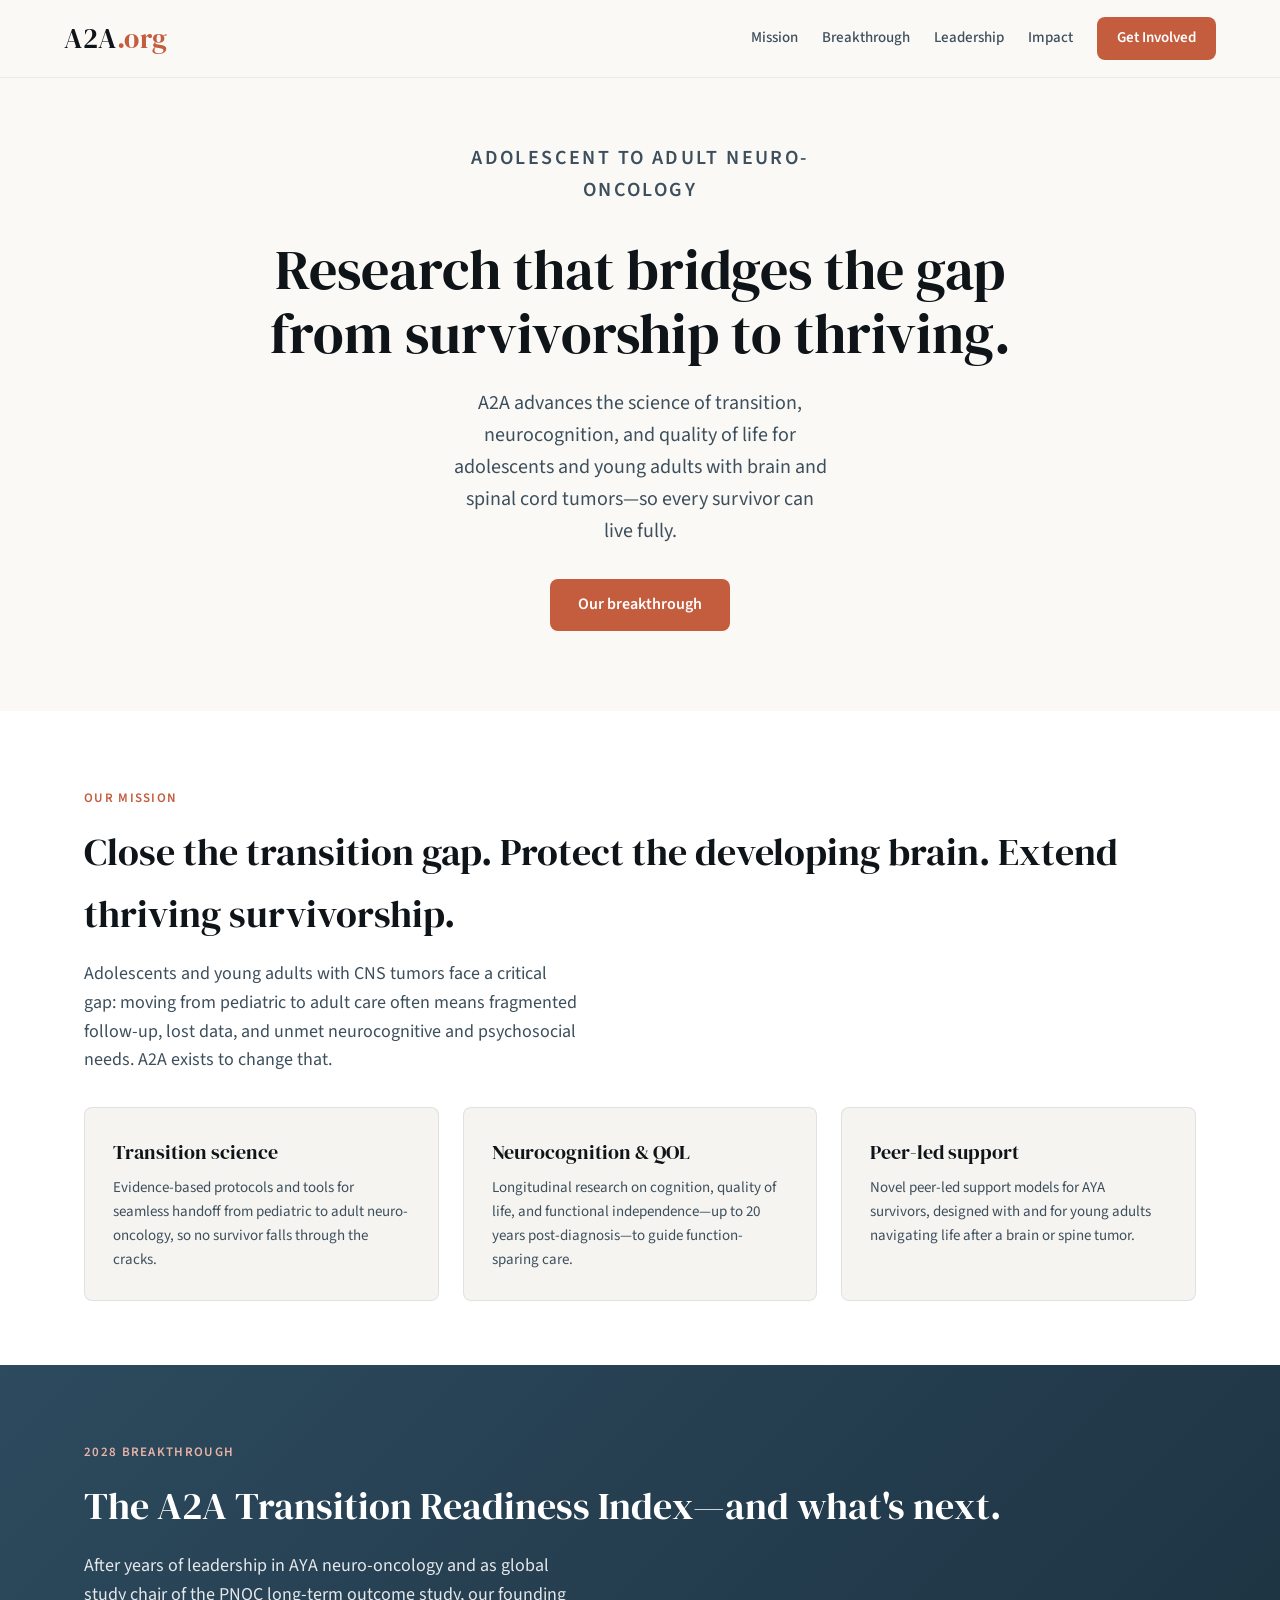
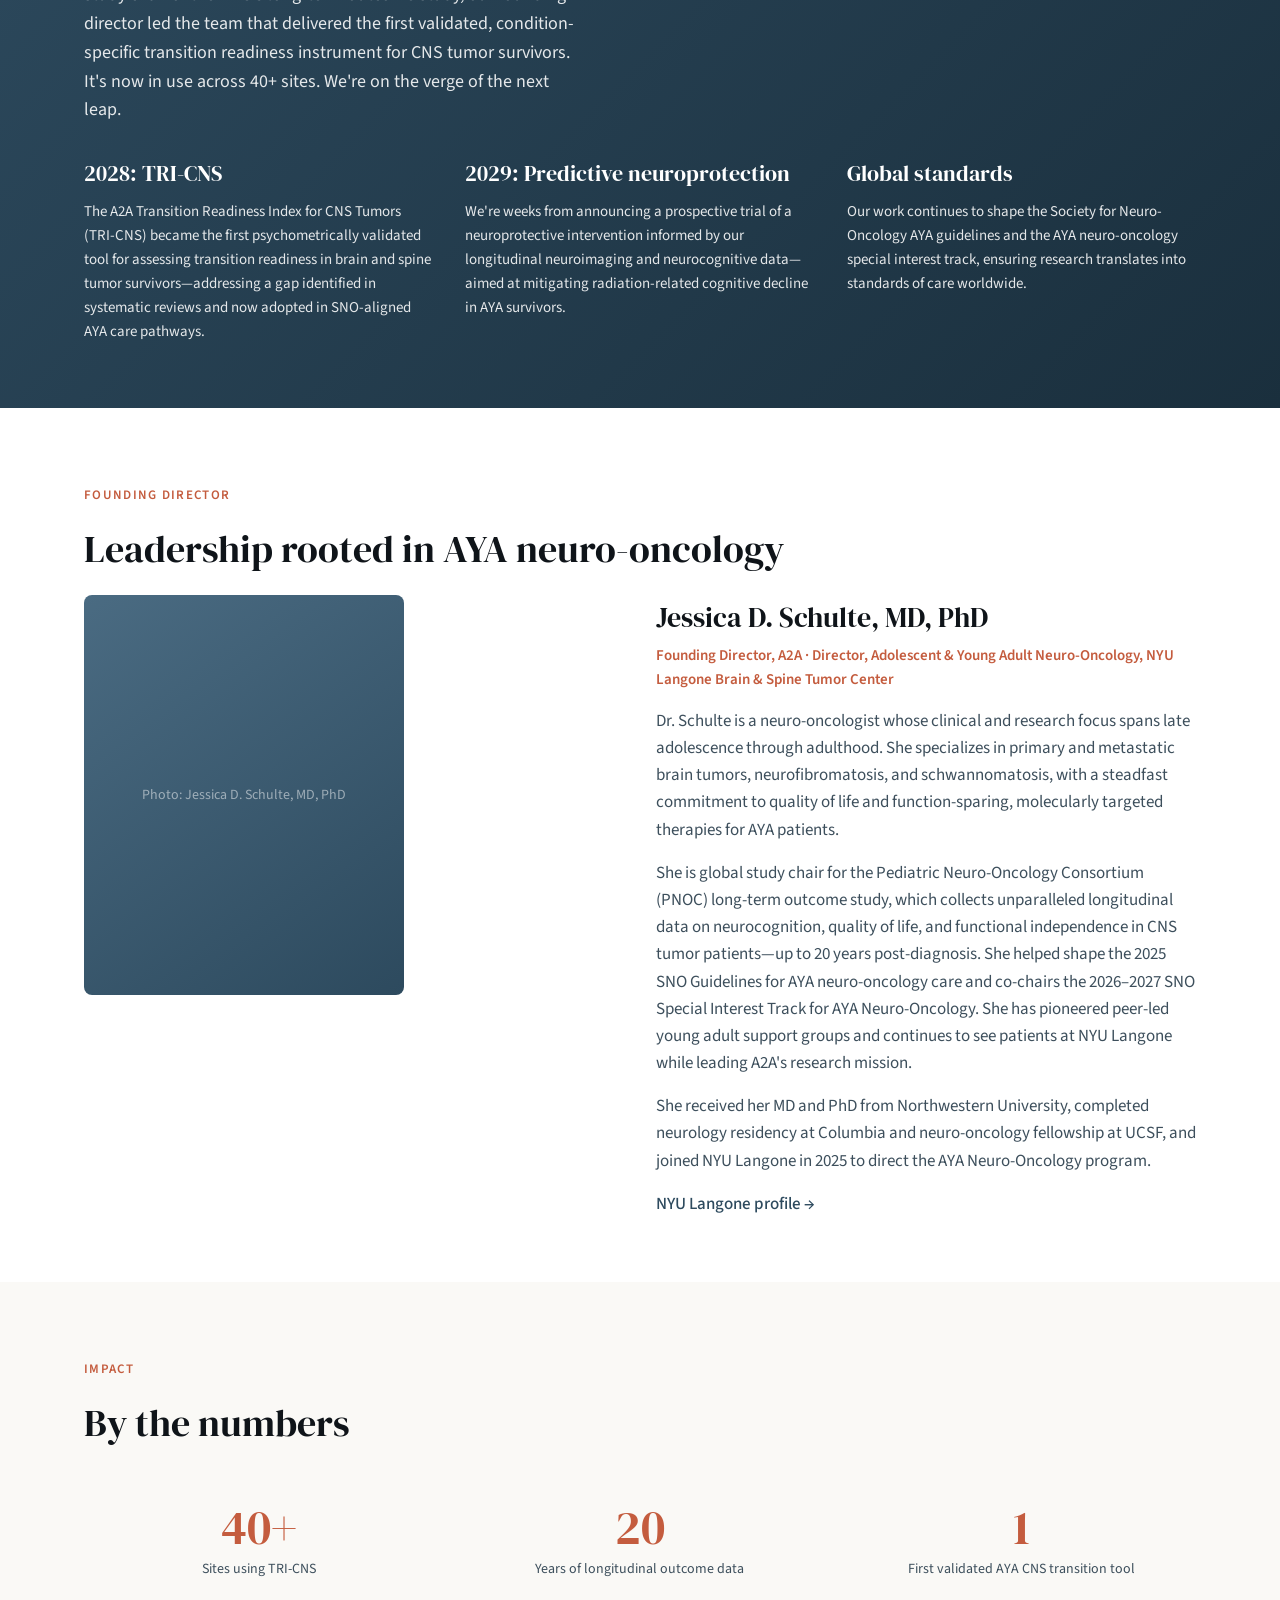
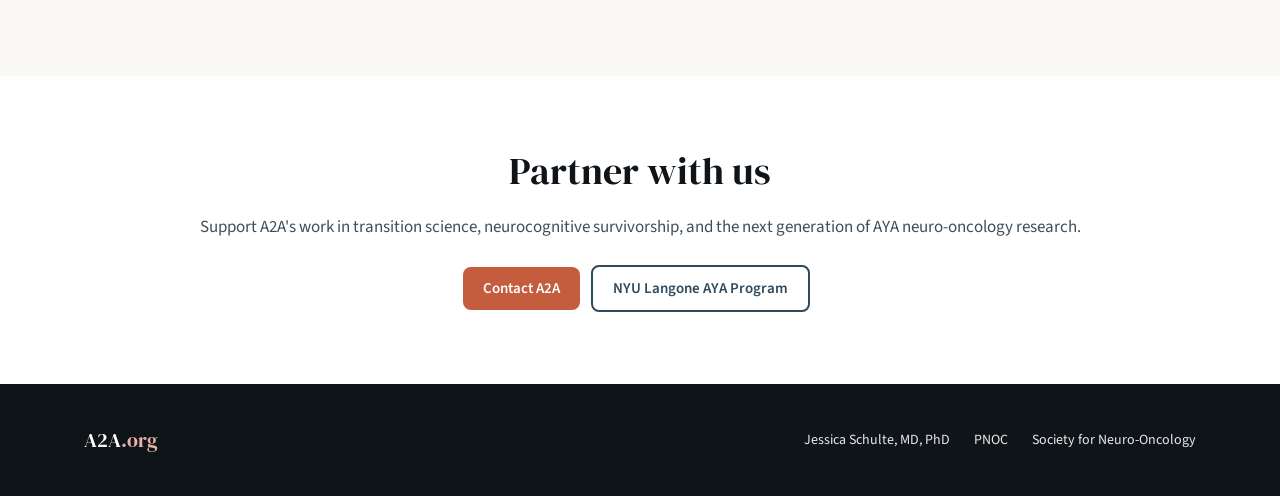
==== index.html @ 9b4b04e7 "Move project to A2A.org folder (root level) Made-with: Cursor" ====
<!DOCTYPE html>
<html lang="en">
<head>
  <meta charset="UTF-8" />
  <meta name="viewport" content="width=device-width, initial-scale=1.0" />
  <title>A2A — Adolescent to Adult Neuro-Oncology Research</title>
  <meta name="description" content="A2A.org advances research and survivorship for adolescents and young adults with brain and spinal cord tumors. Founded by Dr. Jessica Schulte, NYU Langone." />
  <link rel="preconnect" href="https://fonts.googleapis.com" />
  <link rel="preconnect" href="https://fonts.gstatic.com" crossorigin />
  <link href="https://fonts.googleapis.com/css2?family=DM+Serif+Display&family=Source+Sans+3:ital,wght@0,400;0,500;0,600;0,700;1,400&display=swap" rel="stylesheet" />
  <style>
    :root {
      --ink: #0f1419;
      --ink-muted: #3d4f5c;
      --paper: #faf9f6;
      --accent: #c45c3e;
      --accent-soft: #e8b4a8;
      --sky: #2d4a5e;
      --sky-light: #4a6b82;
      --white: #fff;
      --radius: 8px;
      --space: 1.25rem;
      --font-display: 'DM Serif Display', Georgia, serif;
      --font-body: 'Source Sans 3', system-ui, sans-serif;
    }

    *, *::before, *::after { box-sizing: border-box; }
    html { scroll-behavior: smooth; }
    body {
      margin: 0;
      font-family: var(--font-body);
      font-size: 1.0625rem;
      line-height: 1.6;
      color: var(--ink);
      background: var(--paper);
    }

    .skip-link {
      position: absolute;
      top: -100px;
      left: var(--space);
      padding: 0.75rem 1rem;
      background: var(--ink);
      color: var(--white);
      text-decoration: none;
      border-radius: var(--radius);
      z-index: 100;
      transition: top 0.2s;
    }
    .skip-link:focus { top: var(--space); }

    .wrapper { max-width: 72rem; margin: 0 auto; padding: 0 var(--space); }

    /* Header */
    header {
      position: sticky;
      top: 0;
      z-index: 50;
      background: rgba(250, 249, 246, 0.95);
      backdrop-filter: blur(8px);
      border-bottom: 1px solid rgba(45, 74, 94, 0.08);
    }
    .header-inner {
      display: flex;
      align-items: center;
      justify-content: space-between;
      padding: 1rem 0;
      gap: 1rem;
    }
    .logo {
      font-family: var(--font-display);
      font-size: 1.75rem;
      font-weight: 400;
      color: var(--ink);
      text-decoration: none;
      letter-spacing: 0.02em;
    }
    .logo span { color: var(--accent); }
    nav { display: flex; gap: 1.5rem; align-items: center; flex-wrap: wrap; }
    nav a {
      color: var(--ink-muted);
      text-decoration: none;
      font-weight: 500;
      font-size: 0.9375rem;
    }
    nav a:hover { color: var(--accent); }
    .btn {
      display: inline-block;
      padding: 0.6rem 1.25rem;
      background: var(--accent);
      color: var(--white);
      text-decoration: none;
      border-radius: var(--radius);
      font-weight: 600;
      font-size: 0.9375rem;
      border: none;
      cursor: pointer;
      transition: background 0.2s, transform 0.15s;
    }
    .btn:hover { background: #a84d32; transform: translateY(-1px); }
    .btn-outline {
      background: transparent;
      color: var(--sky);
      border: 2px solid var(--sky);
    }
    .btn-outline:hover { background: var(--sky); color: var(--white); }

    /* Hero */
    .hero {
      padding: 4rem 0 5rem;
      text-align: center;
    }
    .hero .wrapper { max-width: 52rem; }
    .hero-tag {
      display: inline-block;
      font-size: 0.8125rem;
      font-weight: 600;
      text-transform: uppercase;
      letter-spacing: 0.12em;
      color: var(--accent);
      margin-bottom: 1rem;
    }
    .hero h1 {
      font-family: var(--font-display);
      font-size: clamp(2.25rem, 5vw, 3.5rem);
      font-weight: 400;
      line-height: 1.15;
      margin: 0 0 1.25rem;
      color: var(--ink);
    }
    .hero p {
      font-size: 1.25rem;
      color: var(--ink-muted);
      margin: 0 0 2rem;
      max-width: 38ch;
      margin-left: auto;
      margin-right: auto;
    }
    .hero .btn { padding: 0.85rem 1.75rem; font-size: 1rem; }

    /* Section blocks */
    section { padding: 4rem 0; }
    section:nth-child(even) { background: var(--white); }
    .section-label {
      font-size: 0.8125rem;
      font-weight: 600;
      text-transform: uppercase;
      letter-spacing: 0.1em;
      color: var(--accent);
      margin-bottom: 0.75rem;
    }
    .section-title {
      font-family: var(--font-display);
      font-size: clamp(1.75rem, 3vw, 2.5rem);
      font-weight: 400;
      margin: 0 0 1rem;
      color: var(--ink);
    }
    .section-intro {
      font-size: 1.125rem;
      color: var(--ink-muted);
      max-width: 55ch;
      margin: 0 0 2rem;
    }

    /* Mission */
    .mission-cards {
      display: grid;
      grid-template-columns: repeat(auto-fit, minmax(260px, 1fr));
      gap: 1.5rem;
      margin-top: 2rem;
    }
    .mission-card {
      padding: 1.75rem;
      background: var(--paper);
      border-radius: var(--radius);
      border: 1px solid rgba(45, 74, 94, 0.1);
    }
    section:nth-child(even) .mission-card { background: #f5f4f1; }
    .mission-card h3 {
      font-family: var(--font-display);
      font-size: 1.25rem;
      font-weight: 400;
      margin: 0 0 0.5rem;
      color: var(--ink);
    }
    .mission-card p { margin: 0; color: var(--ink-muted); font-size: 0.9375rem; }

    /* Breakthrough */
    .breakthrough {
      background: linear-gradient(135deg, var(--sky) 0%, #1a2f3d 100%);
      color: var(--white);
      padding: 4rem 0;
    }
    .breakthrough .section-label { color: var(--accent-soft); }
    .breakthrough .section-title,
    .breakthrough h3 { color: var(--white); }
    .breakthrough p, .breakthrough .section-intro { color: rgba(255,255,255,0.88); }
    .breakthrough-grid {
      display: grid;
      grid-template-columns: repeat(auto-fit, minmax(280px, 1fr));
      gap: 2rem;
      margin-top: 2rem;
    }
    .breakthrough-item h3 {
      font-family: var(--font-display);
      font-size: 1.35rem;
      font-weight: 400;
      margin: 0 0 0.5rem;
    }
    .breakthrough-item p { margin: 0; font-size: 0.9375rem; }

    /* Leadership */
    .leadership {
      display: grid;
      grid-template-columns: repeat(auto-fit, minmax(300px, 1fr));
      gap: 2rem;
      align-items: start;
    }
    .leadership-photo {
      aspect-ratio: 4/5;
      max-width: 320px;
      background: linear-gradient(145deg, var(--sky-light) 0%, var(--sky) 100%);
      border-radius: var(--radius);
      display: flex;
      align-items: center;
      justify-content: center;
      color: rgba(255,255,255,0.5);
      font-size: 0.875rem;
    }
    .leadership-bio h2 {
      font-family: var(--font-display);
      font-size: 1.75rem;
      font-weight: 400;
      margin: 0 0 0.25rem;
    }
    .leadership-bio .role {
      font-size: 0.9375rem;
      color: var(--accent);
      font-weight: 600;
      margin-bottom: 1rem;
    }
    .leadership-bio p { margin: 0 0 1rem; color: var(--ink-muted); }
    .leadership-bio a {
      color: var(--sky);
      font-weight: 500;
      text-decoration: none;
    }
    .leadership-bio a:hover { text-decoration: underline; }

    /* Impact stats */
    .stats {
      display: grid;
      grid-template-columns: repeat(auto-fit, minmax(140px, 1fr));
      gap: 2rem;
      text-align: center;
      padding: 2rem 0;
    }
    .stat-value {
      font-family: var(--font-display);
      font-size: clamp(2rem, 4vw, 3rem);
      font-weight: 400;
      color: var(--accent);
      line-height: 1.1;
    }
    .stat-label { font-size: 0.875rem; color: var(--ink-muted); margin-top: 0.25rem; }

    /* CTA */
    .cta {
      text-align: center;
      padding: 4rem 0;
      background: #f0eeea;
    }
    .cta .section-title { margin-bottom: 0.75rem; }
    .cta p { margin: 0 0 1.5rem; color: var(--ink-muted); }
    .cta .btn { margin: 0 0.5rem 0.5rem 0; }

    /* Footer */
    footer {
      background: var(--ink);
      color: rgba(255,255,255,0.75);
      padding: 2.5rem 0;
      font-size: 0.875rem;
    }
    .footer-inner {
      display: flex;
      flex-wrap: wrap;
      justify-content: space-between;
      align-items: center;
      gap: 1rem;
    }
    .footer-logo {
      font-family: var(--font-display);
      font-size: 1.25rem;
      color: var(--white);
      text-decoration: none;
    }
    .footer-logo span { color: var(--accent-soft); }
    footer a { color: rgba(255,255,255,0.9); text-decoration: none; }
    footer a:hover { color: var(--white); }
    .footer-links { display: flex; gap: 1.5rem; }

    @media (max-width: 640px) {
      .hero { padding: 3rem 0 4rem; }
      section { padding: 3rem 0; }
      nav { display: none; }
    }
  </style>
</head>
<body>
  <a href="#main" class="skip-link">Skip to main content</a>
  <header>
    <div class="wrapper header-inner">
      <a href="/" class="logo">A2A<span>.org</span></a>
      <nav>
        <a href="#mission">Mission</a>
        <a href="#breakthrough">Breakthrough</a>
        <a href="#leadership">Leadership</a>
        <a href="#impact">Impact</a>
        <a href="#get-involved" class="btn">Get Involved</a>
      </nav>
    </div>
  </header>

  <main id="main">
    <section class="hero">
      <div class="wrapper">
        <p class="hero-tag">Adolescent to Adult Neuro-Oncology</p>
        <h1>Research that bridges the gap from survivorship to thriving.</h1>
        <p>A2A advances the science of transition, neurocognition, and quality of life for adolescents and young adults with brain and spinal cord tumors—so every survivor can live fully.</p>
        <a href="#breakthrough" class="btn">Our breakthrough</a>
      </div>
    </section>

    <section id="mission">
      <div class="wrapper">
        <p class="section-label">Our mission</p>
        <h2 class="section-title">Close the transition gap. Protect the developing brain. Extend thriving survivorship.</h2>
        <p class="section-intro">Adolescents and young adults with CNS tumors face a critical gap: moving from pediatric to adult care often means fragmented follow-up, lost data, and unmet neurocognitive and psychosocial needs. A2A exists to change that.</p>
        <div class="mission-cards">
          <div class="mission-card">
            <h3>Transition science</h3>
            <p>Evidence-based protocols and tools for seamless handoff from pediatric to adult neuro-oncology, so no survivor falls through the cracks.</p>
          </div>
          <div class="mission-card">
            <h3>Neurocognition & QOL</h3>
            <p>Longitudinal research on cognition, quality of life, and functional independence—up to 20 years post-diagnosis—to guide function-sparing care.</p>
          </div>
          <div class="mission-card">
            <h3>Peer-led support</h3>
            <p>Novel peer-led support models for AYA survivors, designed with and for young adults navigating life after a brain or spine tumor.</p>
          </div>
        </div>
      </div>
    </section>

    <section id="breakthrough" class="breakthrough">
      <div class="wrapper">
        <p class="section-label">2028 breakthrough</p>
        <h2 class="section-title">The A2A Transition Readiness Index—and what's next.</h2>
        <p class="section-intro">After years of leadership in AYA neuro-oncology and as global study chair of the PNOC long-term outcome study, our founding director led the team that delivered the first validated, condition-specific transition readiness instrument for CNS tumor survivors. It's now in use across 40+ sites. We're on the verge of the next leap.</p>
        <div class="breakthrough-grid">
          <div class="breakthrough-item">
            <h3>2028: TRI-CNS</h3>
            <p>The A2A Transition Readiness Index for CNS Tumors (TRI-CNS) became the first psychometrically validated tool for assessing transition readiness in brain and spine tumor survivors—addressing a gap identified in systematic reviews and now adopted in SNO-aligned AYA care pathways.</p>
          </div>
          <div class="breakthrough-item">
            <h3>2029: Predictive neuroprotection</h3>
            <p>We're weeks from announcing a prospective trial of a neuroprotective intervention informed by our longitudinal neuroimaging and neurocognitive data—aimed at mitigating radiation-related cognitive decline in AYA survivors.</p>
          </div>
          <div class="breakthrough-item">
            <h3>Global standards</h3>
            <p>Our work continues to shape the Society for Neuro-Oncology AYA guidelines and the AYA neuro-oncology special interest track, ensuring research translates into standards of care worldwide.</p>
          </div>
        </div>
      </div>
    </section>

    <section id="leadership">
      <div class="wrapper">
        <p class="section-label">Founding director</p>
        <h2 class="section-title">Leadership rooted in AYA neuro-oncology</h2>
        <div class="leadership">
          <div class="leadership-photo" aria-hidden="true">Photo: Jessica D. Schulte, MD, PhD</div>
          <div class="leadership-bio">
            <h2>Jessica D. Schulte, MD, PhD</h2>
            <p class="role">Founding Director, A2A · Director, Adolescent & Young Adult Neuro-Oncology, NYU Langone Brain & Spine Tumor Center</p>
            <p>Dr. Schulte is a neuro-oncologist whose clinical and research focus spans late adolescence through adulthood. She specializes in primary and metastatic brain tumors, neurofibromatosis, and schwannomatosis, with a steadfast commitment to quality of life and function-sparing, molecularly targeted therapies for AYA patients.</p>
            <p>She is global study chair for the Pediatric Neuro-Oncology Consortium (PNOC) long-term outcome study, which collects unparalleled longitudinal data on neurocognition, quality of life, and functional independence in CNS tumor patients—up to 20 years post-diagnosis. She helped shape the 2025 SNO Guidelines for AYA neuro-oncology care and co-chairs the 2026–2027 SNO Special Interest Track for AYA Neuro-Oncology. She has pioneered peer-led young adult support groups and continues to see patients at NYU Langone while leading A2A's research mission.</p>
            <p>She received her MD and PhD from Northwestern University, completed neurology residency at Columbia and neuro-oncology fellowship at UCSF, and joined NYU Langone in 2025 to direct the AYA Neuro-Oncology program.</p>
            <a href="https://nyulangone.org/doctors/1467870576/jessica-d-schulte" target="_blank" rel="noopener">NYU Langone profile →</a>
          </div>
        </div>
      </div>
    </section>

    <section id="impact">
      <div class="wrapper">
        <p class="section-label">Impact</p>
        <h2 class="section-title">By the numbers</h2>
        <div class="stats">
          <div>
            <div class="stat-value">40+</div>
            <div class="stat-label">Sites using TRI-CNS</div>
          </div>
          <div>
            <div class="stat-value">20</div>
            <div class="stat-label">Years of longitudinal outcome data</div>
          </div>
          <div>
            <div class="stat-value">1</div>
            <div class="stat-label">First validated AYA CNS transition tool</div>
          </div>
        </div>
      </div>
    </section>

    <section id="get-involved" class="cta">
      <div class="wrapper">
        <h2 class="section-title">Partner with us</h2>
        <p>Support A2A's work in transition science, neurocognitive survivorship, and the next generation of AYA neuro-oncology research.</p>
        <a href="mailto:info@a2a.org" class="btn">Contact A2A</a>
        <a href="https://nyulangone.org/care-services/adolescent-young-adult-cancer-program" target="_blank" rel="noopener" class="btn btn-outline">NYU Langone AYA Program</a>
      </div>
    </section>
  </main>

  <footer>
    <div class="wrapper footer-inner">
      <a href="/" class="footer-logo">A2A<span>.org</span></a>
      <div class="footer-links">
        <a href="https://nyulangone.org/doctors/1467870576/jessica-d-schulte" target="_blank" rel="noopener">Jessica Schulte, MD, PhD</a>
        <a href="https://pnoc.us/" target="_blank" rel="noopener">PNOC</a>
        <a href="https://www.soc-neuro-onc.org/" target="_blank" rel="noopener">Society for Neuro-Oncology</a>
      </div>
    </div>
  </footer>
</body>
</html>
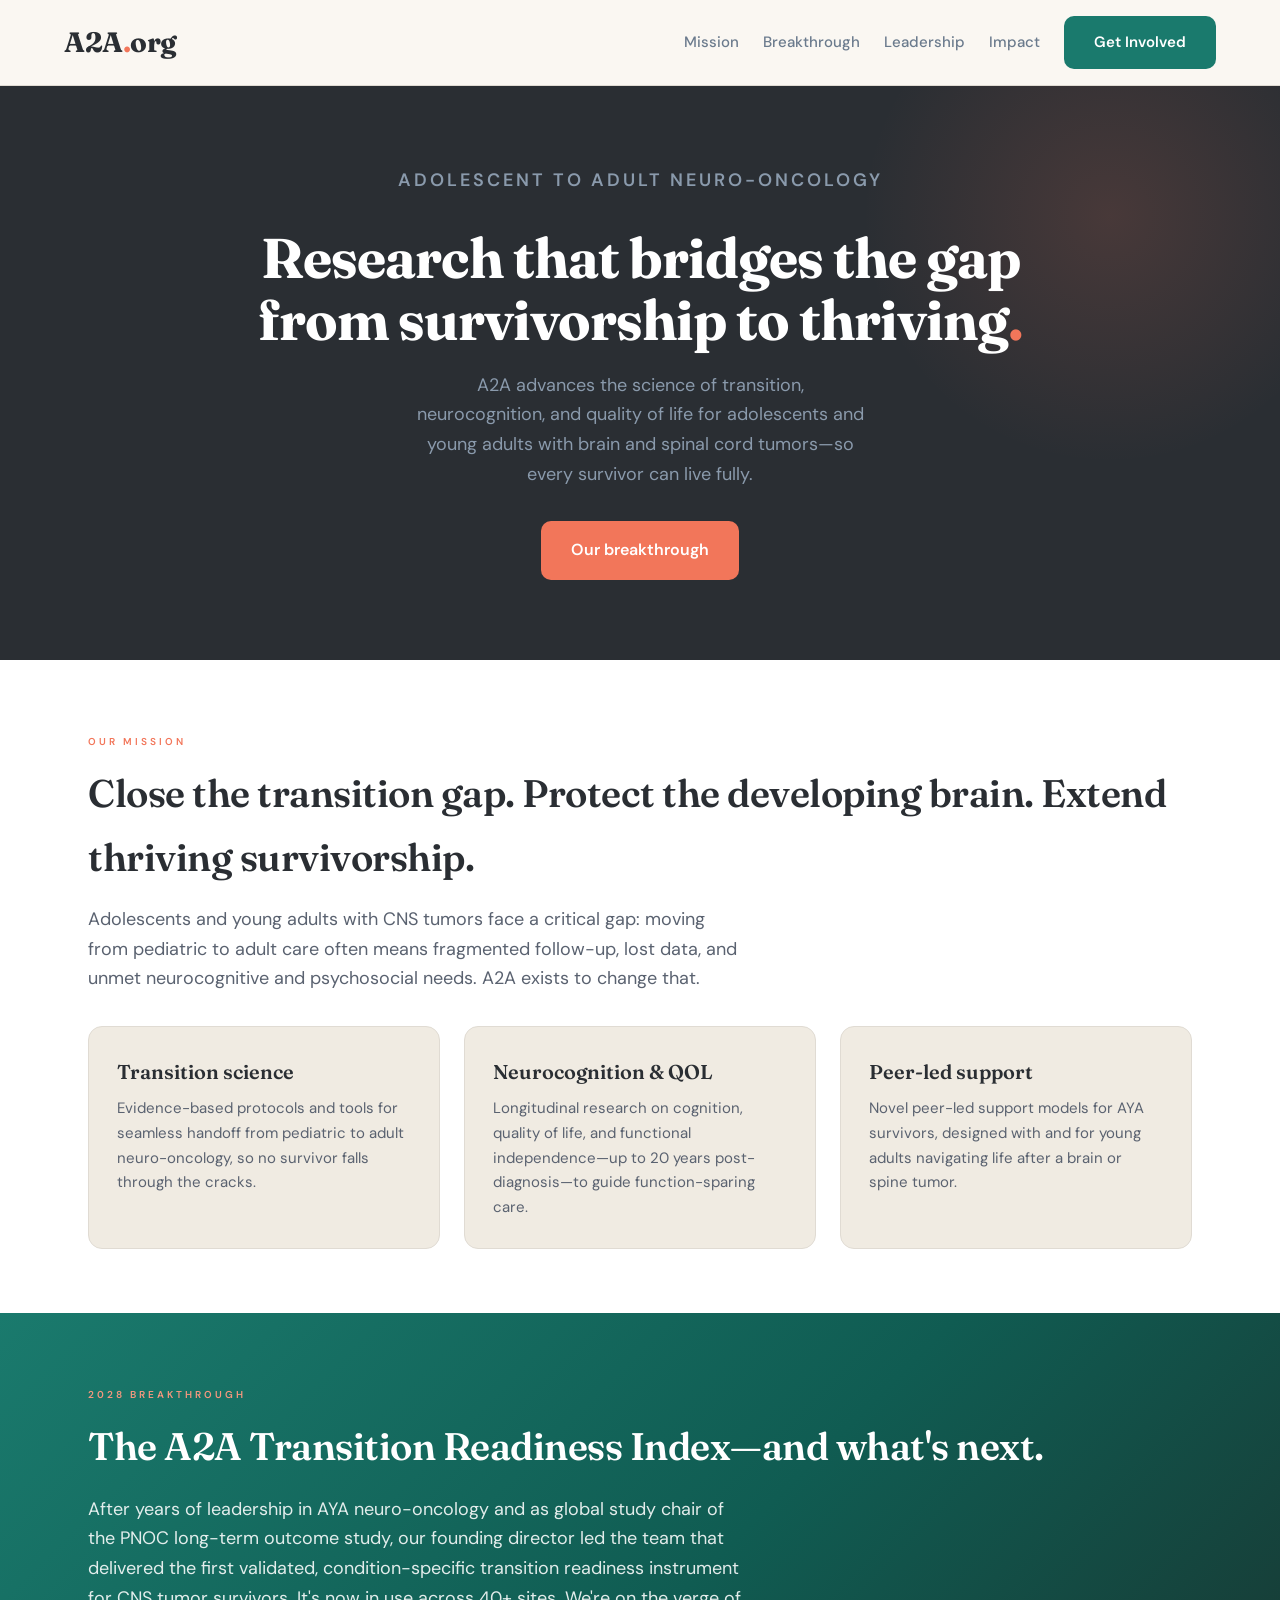
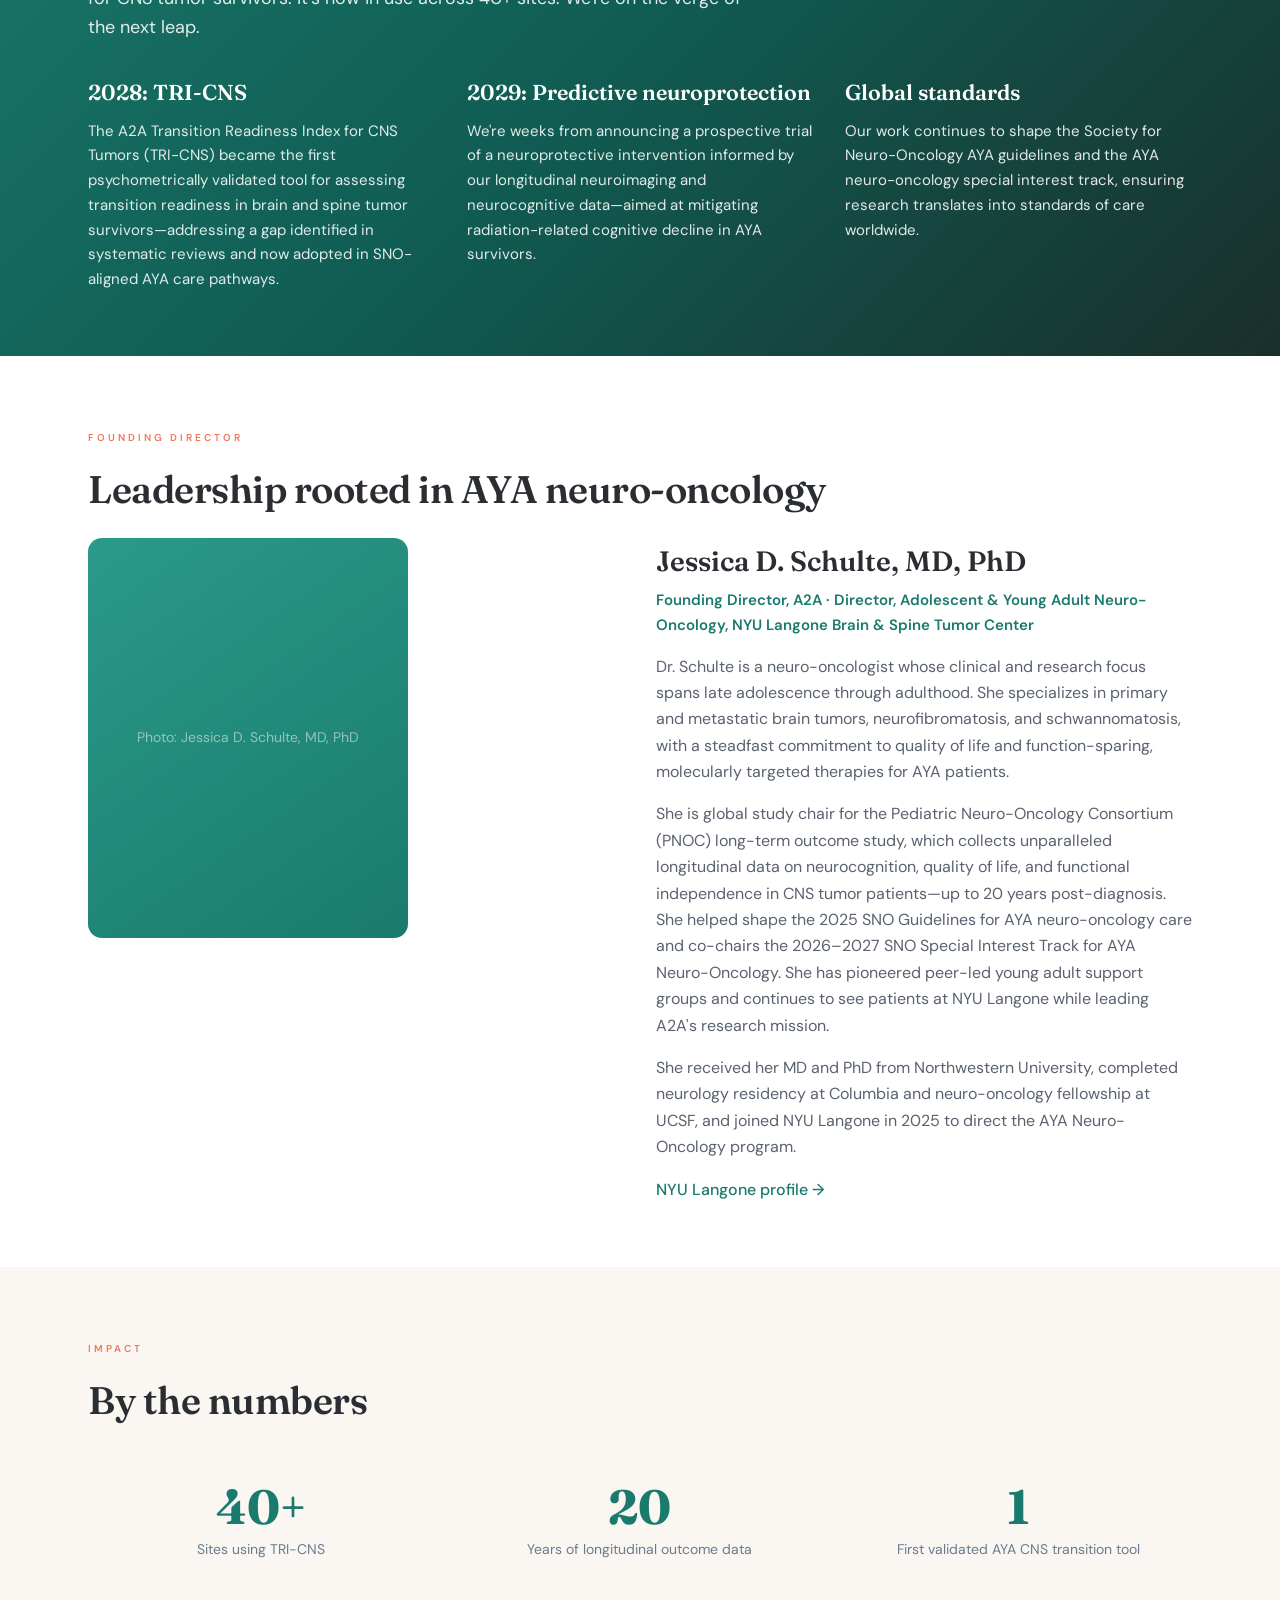
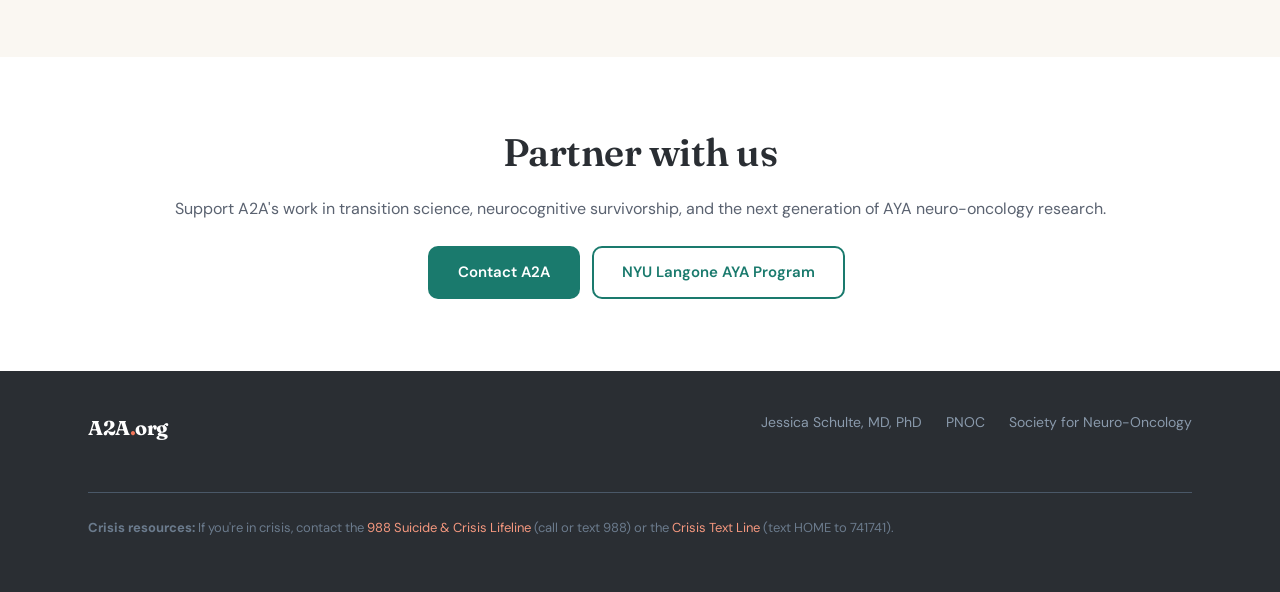
==== commit dfe21256: "Apply brand guidelines: Fraunces/DM Sans, teal/coral palette, crisis footer Made-with: Cursor" ====
--- a/index.html
+++ b/index.html
@@ -7,21 +7,36 @@
   <meta name="description" content="A2A.org advances research and survivorship for adolescents and young adults with brain and spinal cord tumors. Founded by Dr. Jessica Schulte, NYU Langone." />
   <link rel="preconnect" href="https://fonts.googleapis.com" />
   <link rel="preconnect" href="https://fonts.gstatic.com" crossorigin />
-  <link href="https://fonts.googleapis.com/css2?family=DM+Serif+Display&family=Source+Sans+3:ital,wght@0,400;0,500;0,600;0,700;1,400&display=swap" rel="stylesheet" />
+  <link href="https://fonts.googleapis.com/css2?family=DM+Sans:ital,wght@0,400;0,500;0,600;0,700;1,400&family=Fraunces:ital,opsz,wght@0,9..144,300;0,9..144,400;0,9..144,600;0,9..144,700;1,9..144,400&display=swap" rel="stylesheet" />
   <style>
+    /* A2A.org brand system — see a2a-brand-guidelines.html */
     :root {
-      --ink: #0f1419;
-      --ink-muted: #3d4f5c;
-      --paper: #faf9f6;
-      --accent: #c45c3e;
-      --accent-soft: #e8b4a8;
-      --sky: #2d4a5e;
-      --sky-light: #4a6b82;
-      --white: #fff;
-      --radius: 8px;
-      --space: 1.25rem;
-      --font-display: 'DM Serif Display', Georgia, serif;
-      --font-body: 'Source Sans 3', system-ui, sans-serif;
+      --teal: #1A7A6D;
+      --teal-dark: #105C52;
+      --teal-light: #2A9A8A;
+      --coral: #F2765A;
+      --coral-dark: #D95A3E;
+      --coral-light: #F5987F;
+      --slate: #6B7B8D;
+      --slate-light: #8A9AAC;
+      --slate-dark: #4A5868;
+      --gold: #F2C94C;
+      --cream: #FAF7F2;
+      --cream-dark: #F0EBE2;
+      --dark: #2A2E33;
+      --dark-soft: #3D434A;
+      --mid: #5A6270;
+      --light-border: #E0DBD3;
+      --white: #FFFFFF;
+      --font-display: 'Fraunces', Georgia, serif;
+      --font-body: 'DM Sans', -apple-system, sans-serif;
+      --radius-sm: 6px;
+      --radius-md: 10px;
+      --radius-lg: 14px;
+      --space-md: 16px;
+      --space-lg: 24px;
+      --space-xl: 40px;
+      --space-2xl: 64px;
     }
 
     *, *::before, *::after { box-sizing: border-box; }
@@ -29,36 +44,38 @@
     body {
       margin: 0;
       font-family: var(--font-body);
-      font-size: 1.0625rem;
-      line-height: 1.6;
-      color: var(--ink);
-      background: var(--paper);
+      font-size: 16px;
+      line-height: 1.65;
+      color: var(--dark);
+      background: var(--cream);
+      -webkit-font-smoothing: antialiased;
     }
 
     .skip-link {
       position: absolute;
       top: -100px;
-      left: var(--space);
-      padding: 0.75rem 1rem;
-      background: var(--ink);
+      left: var(--space-lg);
+      padding: 12px 16px;
+      background: var(--dark);
       color: var(--white);
       text-decoration: none;
-      border-radius: var(--radius);
+      border-radius: var(--radius-md);
       z-index: 100;
       transition: top 0.2s;
-    }
-    .skip-link:focus { top: var(--space); }
-
-    .wrapper { max-width: 72rem; margin: 0 auto; padding: 0 var(--space); }
+      font-weight: 600;
+    }
+    .skip-link:focus { top: var(--space-md); }
+
+    .wrapper { max-width: 72rem; margin: 0 auto; padding: 0 var(--space-lg); }
 
     /* Header */
     header {
       position: sticky;
       top: 0;
       z-index: 50;
-      background: rgba(250, 249, 246, 0.95);
+      background: rgba(250, 247, 242, 0.95);
       backdrop-filter: blur(8px);
-      border-bottom: 1px solid rgba(45, 74, 94, 0.08);
+      border-bottom: 1px solid var(--light-border);
     }
     .header-inner {
       display: flex;
@@ -70,129 +87,147 @@
     .logo {
       font-family: var(--font-display);
       font-size: 1.75rem;
-      font-weight: 400;
-      color: var(--ink);
-      text-decoration: none;
-      letter-spacing: 0.02em;
-    }
-    .logo span { color: var(--accent); }
+      font-weight: 700;
+      color: var(--dark);
+      text-decoration: none;
+      letter-spacing: -0.5px;
+    }
+    .logo span { color: var(--coral); }
     nav { display: flex; gap: 1.5rem; align-items: center; flex-wrap: wrap; }
     nav a {
-      color: var(--ink-muted);
+      color: var(--slate);
       text-decoration: none;
       font-weight: 500;
-      font-size: 0.9375rem;
-    }
-    nav a:hover { color: var(--accent); }
+      font-size: 15px;
+    }
+    nav a:hover { color: var(--teal); }
     .btn {
-      display: inline-block;
-      padding: 0.6rem 1.25rem;
-      background: var(--accent);
-      color: var(--white);
-      text-decoration: none;
-      border-radius: var(--radius);
-      font-weight: 600;
-      font-size: 0.9375rem;
-      border: none;
+      display: inline-flex;
+      align-items: center;
+      padding: 12px 28px;
+      border-radius: var(--radius-md);
+      font-family: var(--font-body);
+      font-size: 15px;
+      font-weight: 600;
+      text-decoration: none;
+      border: 2px solid transparent;
       cursor: pointer;
-      transition: background 0.2s, transform 0.15s;
-    }
-    .btn:hover { background: #a84d32; transform: translateY(-1px); }
+      transition: all 0.2s ease;
+    }
+    .btn-primary { background: var(--teal); color: var(--white); }
+    .btn-primary:hover { background: var(--teal-dark); }
+    .btn-secondary { background: var(--coral); color: var(--white); }
+    .btn-secondary:hover { background: var(--coral-dark); }
     .btn-outline {
       background: transparent;
-      color: var(--sky);
-      border: 2px solid var(--sky);
-    }
-    .btn-outline:hover { background: var(--sky); color: var(--white); }
-
-    /* Hero */
+      border-color: var(--teal);
+      color: var(--teal);
+    }
+    .btn-outline:hover { background: var(--teal); color: var(--white); }
+
+    /* Hero — dark per brand guidelines */
     .hero {
-      padding: 4rem 0 5rem;
+      background: var(--dark);
+      color: var(--white);
+      padding: 5rem 0 5rem;
       text-align: center;
-    }
-    .hero .wrapper { max-width: 52rem; }
+      position: relative;
+      overflow: hidden;
+    }
+    .hero::after {
+      content: '';
+      position: absolute;
+      top: -120px; right: -80px;
+      width: 500px; height: 500px;
+      border-radius: 50%;
+      background: radial-gradient(circle, rgba(242,118,90,0.15) 0%, transparent 70%);
+    }
+    .hero .wrapper { max-width: 52rem; position: relative; z-index: 1; }
     .hero-tag {
       display: inline-block;
-      font-size: 0.8125rem;
+      font-size: 10px;
       font-weight: 600;
       text-transform: uppercase;
-      letter-spacing: 0.12em;
-      color: var(--accent);
+      letter-spacing: 3px;
+      color: var(--coral);
       margin-bottom: 1rem;
     }
     .hero h1 {
       font-family: var(--font-display);
       font-size: clamp(2.25rem, 5vw, 3.5rem);
-      font-weight: 400;
-      line-height: 1.15;
+      font-weight: 700;
+      line-height: 1.1;
       margin: 0 0 1.25rem;
-      color: var(--ink);
-    }
+      color: var(--white);
+      letter-spacing: -1px;
+    }
+    .hero h1 span { color: var(--coral); }
     .hero p {
-      font-size: 1.25rem;
-      color: var(--ink-muted);
+      font-size: 1.125rem;
+      color: var(--slate-light);
       margin: 0 0 2rem;
       max-width: 38ch;
       margin-left: auto;
       margin-right: auto;
     }
-    .hero .btn { padding: 0.85rem 1.75rem; font-size: 1rem; }
+    .hero .btn { padding: 14px 28px; font-size: 1rem; min-height: 44px; }
 
     /* Section blocks */
-    section { padding: 4rem 0; }
+    section { padding: var(--space-2xl) 0; }
     section:nth-child(even) { background: var(--white); }
     .section-label {
-      font-size: 0.8125rem;
+      font-size: 10px;
       font-weight: 600;
       text-transform: uppercase;
-      letter-spacing: 0.1em;
-      color: var(--accent);
+      letter-spacing: 3px;
+      color: var(--coral);
       margin-bottom: 0.75rem;
     }
     .section-title {
       font-family: var(--font-display);
       font-size: clamp(1.75rem, 3vw, 2.5rem);
-      font-weight: 400;
+      font-weight: 600;
       margin: 0 0 1rem;
-      color: var(--ink);
+      color: var(--dark);
+      letter-spacing: -0.5px;
     }
     .section-intro {
       font-size: 1.125rem;
-      color: var(--ink-muted);
+      color: var(--mid);
       max-width: 55ch;
       margin: 0 0 2rem;
     }
 
-    /* Mission */
+    /* Mission cards — 14px radius, cream, 1px border */
     .mission-cards {
       display: grid;
       grid-template-columns: repeat(auto-fit, minmax(260px, 1fr));
-      gap: 1.5rem;
+      gap: var(--space-lg);
       margin-top: 2rem;
     }
     .mission-card {
-      padding: 1.75rem;
-      background: var(--paper);
-      border-radius: var(--radius);
-      border: 1px solid rgba(45, 74, 94, 0.1);
-    }
-    section:nth-child(even) .mission-card { background: #f5f4f1; }
+      padding: 28px;
+      background: var(--cream);
+      border-radius: var(--radius-lg);
+      border: 1px solid var(--light-border);
+    }
+    section:nth-child(even) .mission-card { background: var(--cream-dark); }
     .mission-card h3 {
       font-family: var(--font-display);
       font-size: 1.25rem;
-      font-weight: 400;
+      font-weight: 600;
       margin: 0 0 0.5rem;
-      color: var(--ink);
-    }
-    .mission-card p { margin: 0; color: var(--ink-muted); font-size: 0.9375rem; }
-
-    /* Breakthrough */
+      color: var(--dark);
+    }
+    .mission-card p { margin: 0; color: var(--mid); font-size: 15px; }
+
+    /* Breakthrough — teal/dark gradient */
     .breakthrough {
-      background: linear-gradient(135deg, var(--sky) 0%, #1a2f3d 100%);
+      background: linear-gradient(135deg, var(--teal) 0%, var(--teal-dark) 50%, #1a2f2b 100%);
       color: var(--white);
-      padding: 4rem 0;
-    }
-    .breakthrough .section-label { color: var(--accent-soft); }
+      padding: var(--space-2xl) 0;
+    }
+    .breakthrough .section-label { color: var(--coral-light); }
     .breakthrough .section-title,
     .breakthrough h3 { color: var(--white); }
     .breakthrough p, .breakthrough .section-intro { color: rgba(255,255,255,0.88); }
@@ -205,10 +240,10 @@
     .breakthrough-item h3 {
       font-family: var(--font-display);
       font-size: 1.35rem;
-      font-weight: 400;
+      font-weight: 600;
       margin: 0 0 0.5rem;
     }
-    .breakthrough-item p { margin: 0; font-size: 0.9375rem; }
+    .breakthrough-item p { margin: 0; font-size: 15px; }
 
     /* Leadership */
     .leadership {
@@ -220,8 +255,8 @@
     .leadership-photo {
       aspect-ratio: 4/5;
       max-width: 320px;
-      background: linear-gradient(145deg, var(--sky-light) 0%, var(--sky) 100%);
-      border-radius: var(--radius);
+      background: linear-gradient(145deg, var(--teal-light) 0%, var(--teal) 100%);
+      border-radius: var(--radius-lg);
       display: flex;
       align-items: center;
       justify-content: center;
@@ -231,24 +266,25 @@
     .leadership-bio h2 {
       font-family: var(--font-display);
       font-size: 1.75rem;
-      font-weight: 400;
+      font-weight: 600;
       margin: 0 0 0.25rem;
+      color: var(--dark);
     }
     .leadership-bio .role {
-      font-size: 0.9375rem;
-      color: var(--accent);
+      font-size: 15px;
+      color: var(--teal);
       font-weight: 600;
       margin-bottom: 1rem;
     }
-    .leadership-bio p { margin: 0 0 1rem; color: var(--ink-muted); }
+    .leadership-bio p { margin: 0 0 1rem; color: var(--mid); }
     .leadership-bio a {
-      color: var(--sky);
+      color: var(--teal);
       font-weight: 500;
       text-decoration: none;
     }
     .leadership-bio a:hover { text-decoration: underline; }
 
-    /* Impact stats */
+    /* Impact stats — teal primary */
     .stats {
       display: grid;
       grid-template-columns: repeat(auto-fit, minmax(140px, 1fr));
@@ -259,46 +295,57 @@
     .stat-value {
       font-family: var(--font-display);
       font-size: clamp(2rem, 4vw, 3rem);
-      font-weight: 400;
-      color: var(--accent);
+      font-weight: 700;
+      color: var(--teal);
       line-height: 1.1;
     }
-    .stat-label { font-size: 0.875rem; color: var(--ink-muted); margin-top: 0.25rem; }
-
-    /* CTA */
+    .stat-label { font-size: 0.875rem; color: var(--slate); margin-top: 0.25rem; }
+
+    /* CTA — cream-dark background */
     .cta {
       text-align: center;
-      padding: 4rem 0;
-      background: #f0eeea;
+      padding: var(--space-2xl) 0;
+      background: var(--cream-dark);
     }
     .cta .section-title { margin-bottom: 0.75rem; }
-    .cta p { margin: 0 0 1.5rem; color: var(--ink-muted); }
-    .cta .btn { margin: 0 0.5rem 0.5rem 0; }
-
-    /* Footer */
+    .cta p { margin: 0 0 1.5rem; color: var(--mid); }
+    .cta .btn { margin: 0 0.5rem 0.5rem 0; min-height: 44px; }
+
+    /* Footer — dark bg, coral period, crisis resources */
     footer {
-      background: var(--ink);
-      color: rgba(255,255,255,0.75);
+      background: var(--dark);
+      color: var(--slate-light);
       padding: 2.5rem 0;
-      font-size: 0.875rem;
+      font-size: 14px;
     }
     .footer-inner {
       display: flex;
       flex-wrap: wrap;
       justify-content: space-between;
-      align-items: center;
-      gap: 1rem;
+      align-items: flex-start;
+      gap: var(--space-lg);
     }
     .footer-logo {
       font-family: var(--font-display);
       font-size: 1.25rem;
+      font-weight: 700;
       color: var(--white);
       text-decoration: none;
-    }
-    .footer-logo span { color: var(--accent-soft); }
-    footer a { color: rgba(255,255,255,0.9); text-decoration: none; }
+      letter-spacing: -0.5px;
+    }
+    .footer-logo span { color: var(--coral); }
+    footer a { color: var(--slate-light); text-decoration: none; }
     footer a:hover { color: var(--white); }
-    .footer-links { display: flex; gap: 1.5rem; }
+    .footer-links { display: flex; gap: 1.5rem; flex-wrap: wrap; }
+    .footer-crisis {
+      width: 100%;
+      margin-top: var(--space-lg);
+      padding-top: var(--space-lg);
+      border-top: 1px solid var(--slate-dark);
+      font-size: 13px;
+      color: var(--slate);
+    }
+    .footer-crisis a { color: var(--coral-light); }
 
     @media (max-width: 640px) {
       .hero { padding: 3rem 0 4rem; }
@@ -311,13 +358,13 @@
   <a href="#main" class="skip-link">Skip to main content</a>
   <header>
     <div class="wrapper header-inner">
-      <a href="/" class="logo">A2A<span>.org</span></a>
+      <a href="/" class="logo">A2A<span>.</span>org</a>
       <nav>
         <a href="#mission">Mission</a>
         <a href="#breakthrough">Breakthrough</a>
         <a href="#leadership">Leadership</a>
         <a href="#impact">Impact</a>
-        <a href="#get-involved" class="btn">Get Involved</a>
+        <a href="#get-involved" class="btn btn-primary">Get Involved</a>
       </nav>
     </div>
   </header>
@@ -326,9 +373,9 @@
     <section class="hero">
       <div class="wrapper">
         <p class="hero-tag">Adolescent to Adult Neuro-Oncology</p>
-        <h1>Research that bridges the gap from survivorship to thriving.</h1>
+        <h1>Research that bridges the gap from survivorship to thriving<span>.</span></h1>
         <p>A2A advances the science of transition, neurocognition, and quality of life for adolescents and young adults with brain and spinal cord tumors—so every survivor can live fully.</p>
-        <a href="#breakthrough" class="btn">Our breakthrough</a>
+        <a href="#breakthrough" class="btn btn-secondary">Our breakthrough</a>
       </div>
     </section>
 
@@ -419,7 +466,7 @@
       <div class="wrapper">
         <h2 class="section-title">Partner with us</h2>
         <p>Support A2A's work in transition science, neurocognitive survivorship, and the next generation of AYA neuro-oncology research.</p>
-        <a href="mailto:info@a2a.org" class="btn">Contact A2A</a>
+        <a href="mailto:info@a2a.org" class="btn btn-primary">Contact A2A</a>
         <a href="https://nyulangone.org/care-services/adolescent-young-adult-cancer-program" target="_blank" rel="noopener" class="btn btn-outline">NYU Langone AYA Program</a>
       </div>
     </section>
@@ -427,12 +474,13 @@
 
   <footer>
     <div class="wrapper footer-inner">
-      <a href="/" class="footer-logo">A2A<span>.org</span></a>
+      <a href="/" class="footer-logo">A2A<span>.</span>org</a>
       <div class="footer-links">
         <a href="https://nyulangone.org/doctors/1467870576/jessica-d-schulte" target="_blank" rel="noopener">Jessica Schulte, MD, PhD</a>
         <a href="https://pnoc.us/" target="_blank" rel="noopener">PNOC</a>
         <a href="https://www.soc-neuro-onc.org/" target="_blank" rel="noopener">Society for Neuro-Oncology</a>
       </div>
+      <p class="footer-crisis"><strong>Crisis resources:</strong> If you're in crisis, contact the <a href="https://988lifeline.org/" target="_blank" rel="noopener">988 Suicide &amp; Crisis Lifeline</a> (call or text 988) or the <a href="https://www.crisistextline.org/" target="_blank" rel="noopener">Crisis Text Line</a> (text HOME to 741741).</p>
     </div>
   </footer>
 </body>
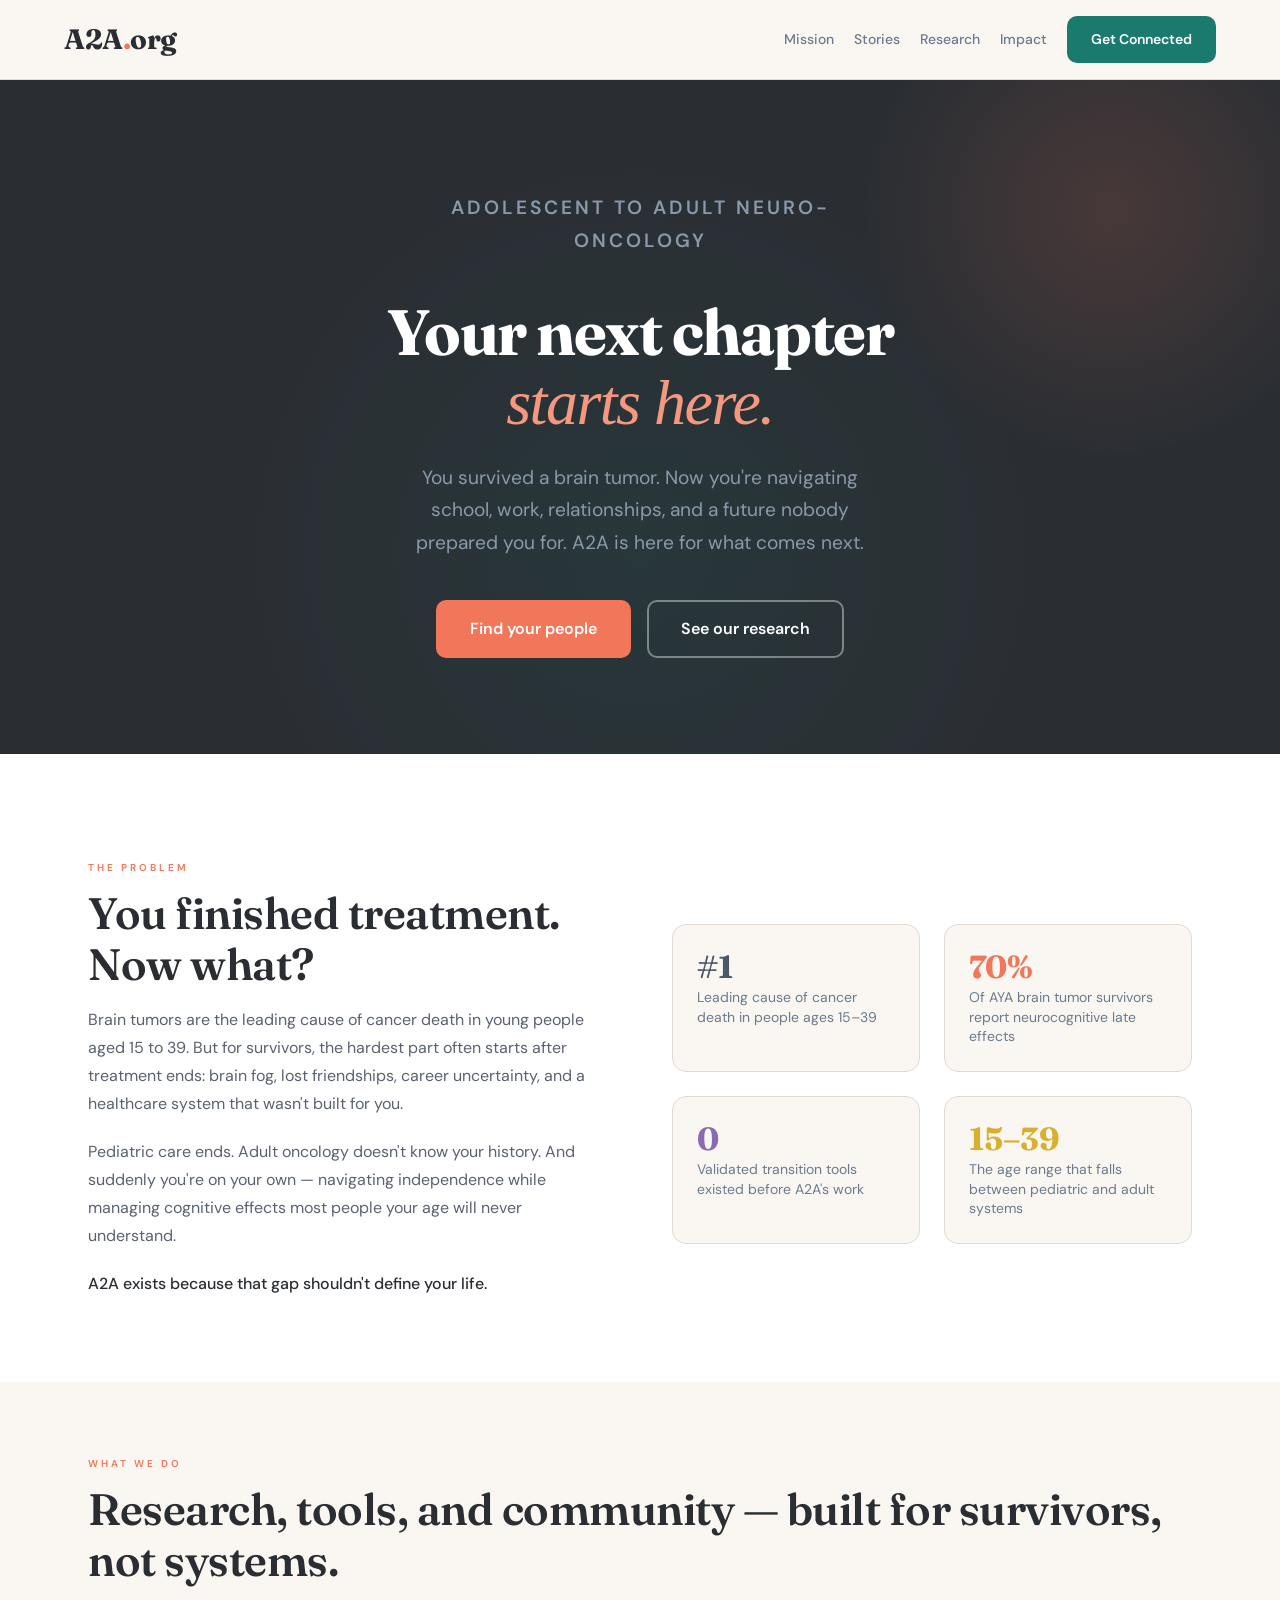
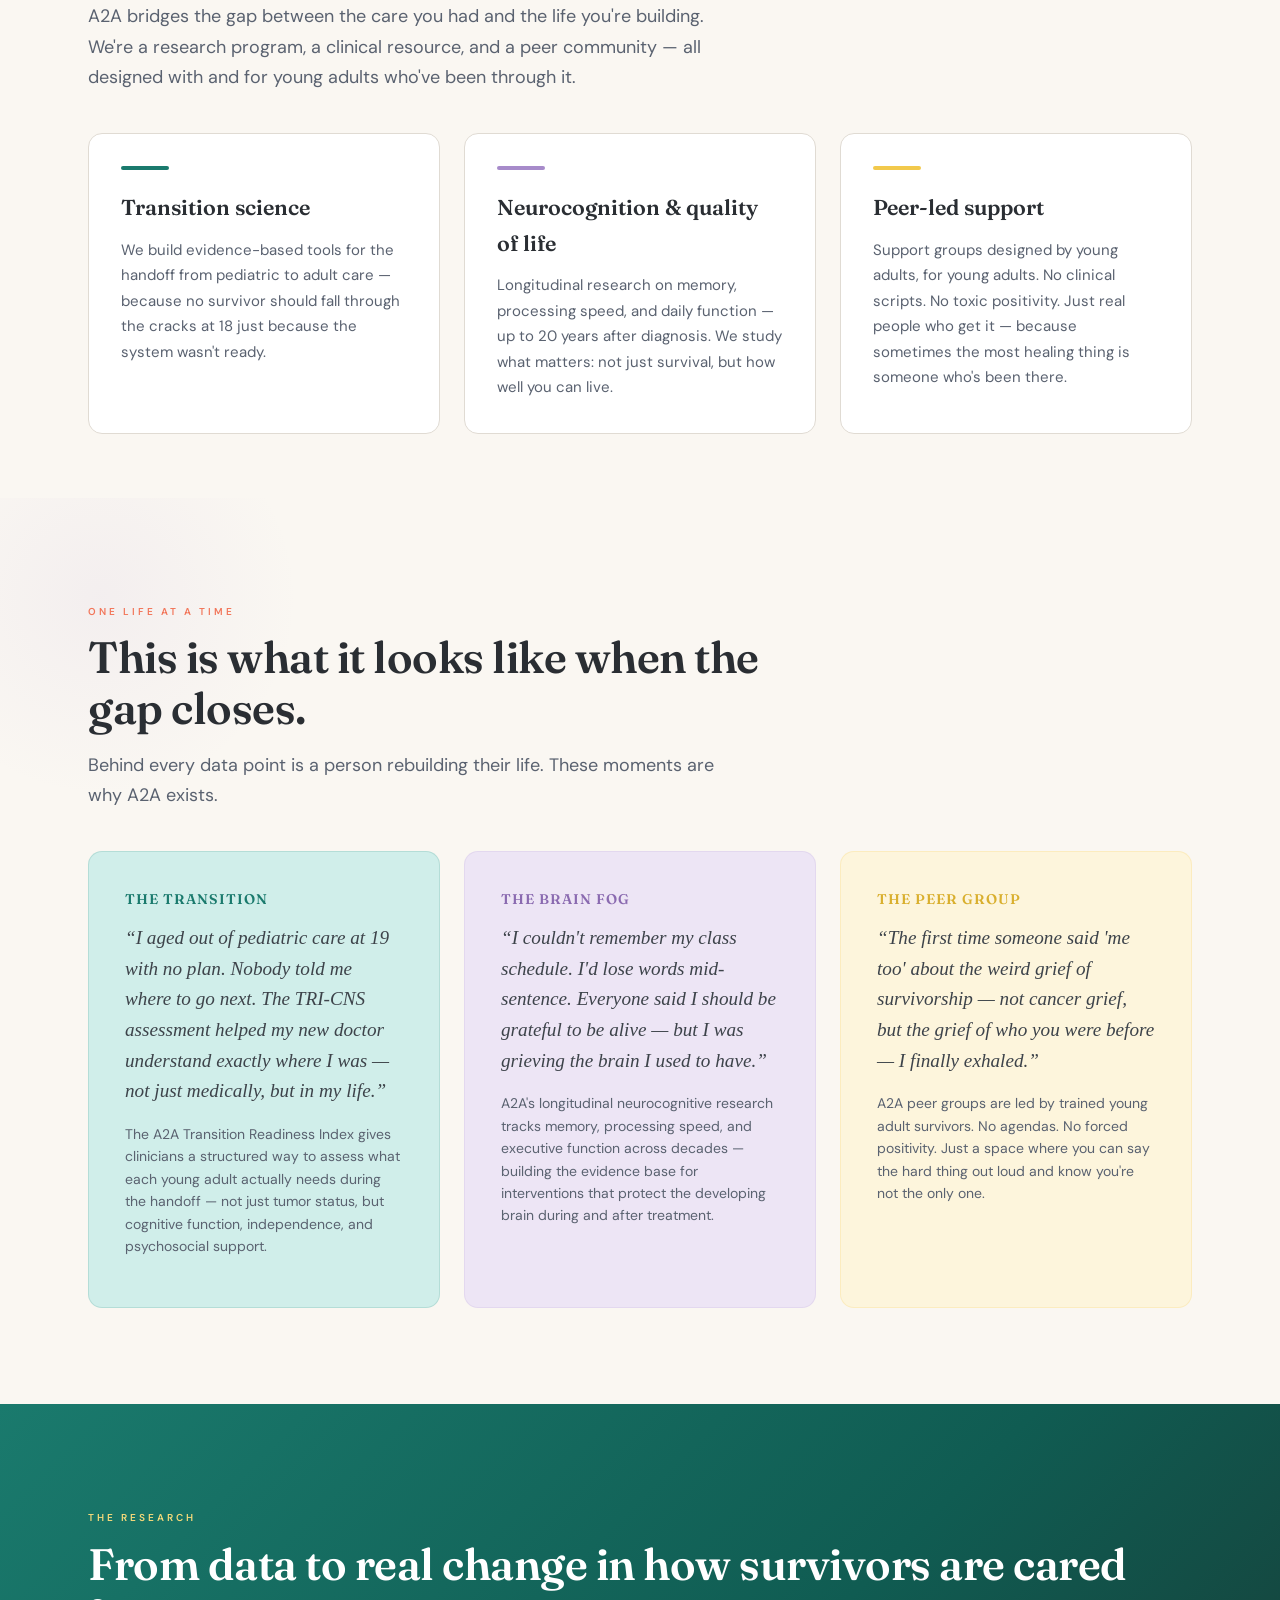
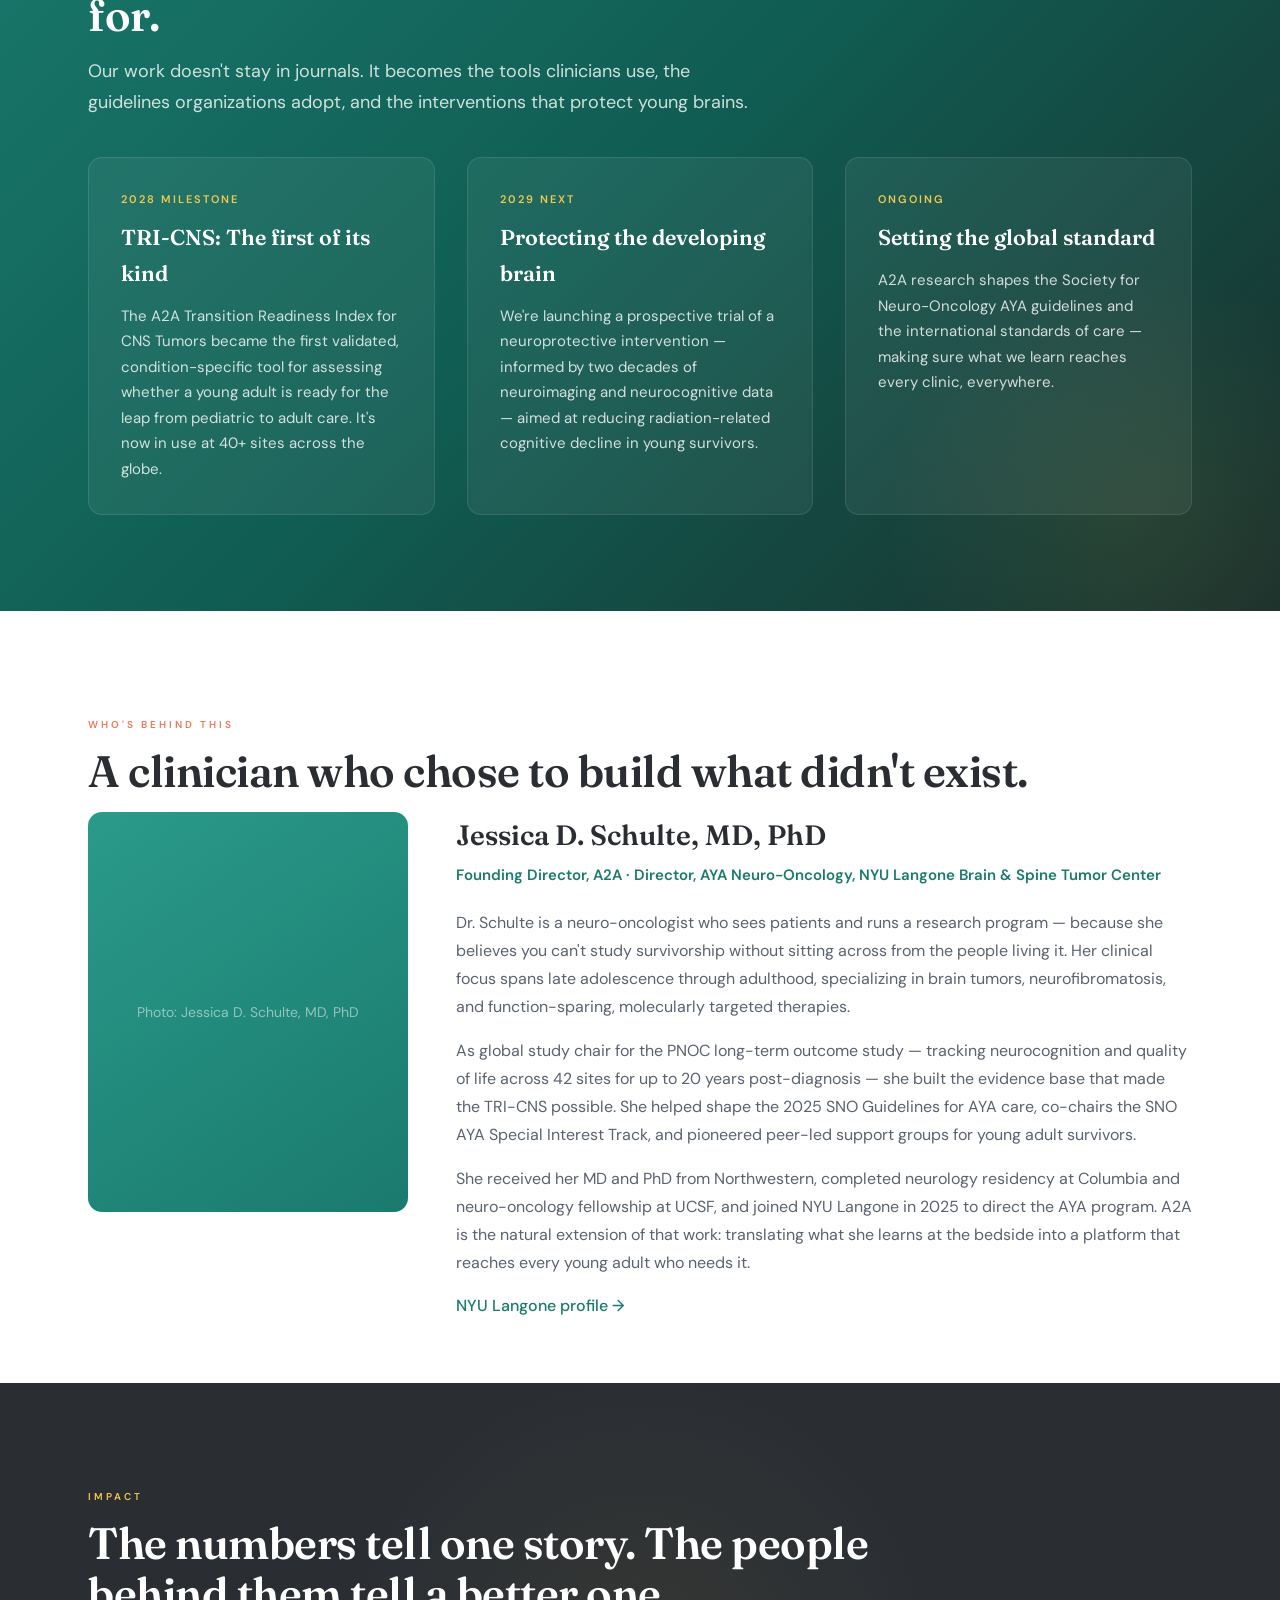
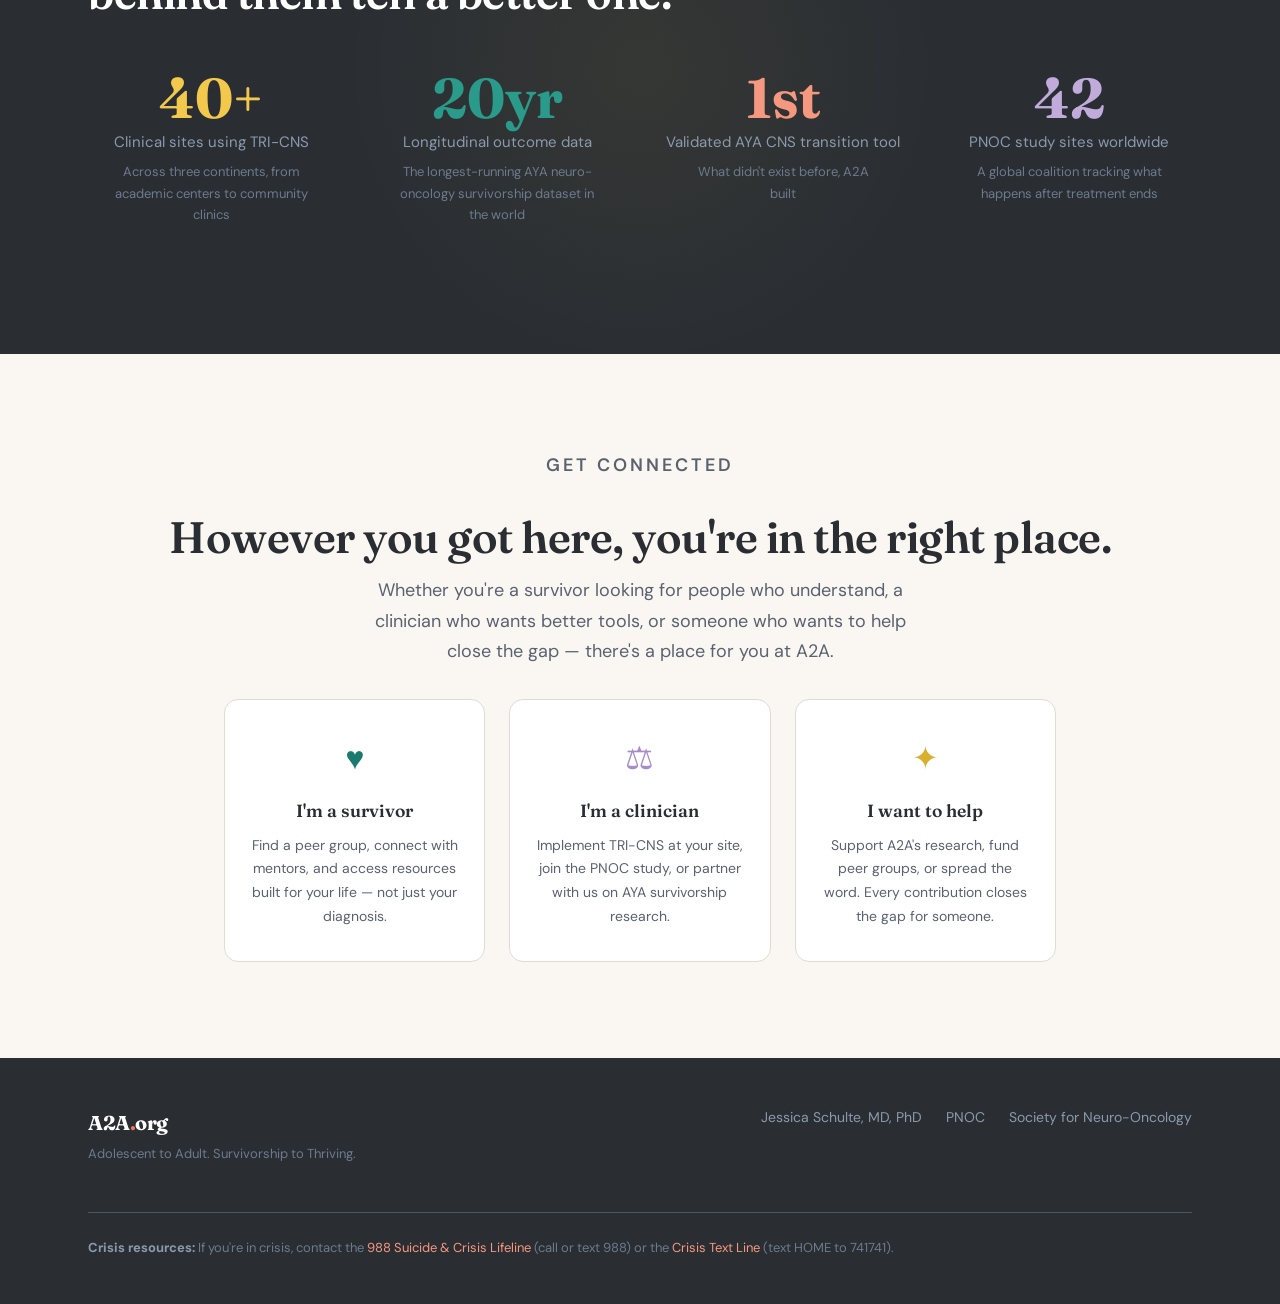
==== commit ed81945e: "Rewrite site for brand voice, storytelling, and emotional impact Transform the site from clinical/in" ====
--- a/index.html
+++ b/index.html
@@ -9,18 +9,30 @@
   <link rel="preconnect" href="https://fonts.gstatic.com" crossorigin />
   <link href="https://fonts.googleapis.com/css2?family=DM+Sans:ital,wght@0,400;0,500;0,600;0,700;1,400&family=Fraunces:ital,opsz,wght@0,9..144,300;0,9..144,400;0,9..144,600;0,9..144,700;1,9..144,400&display=swap" rel="stylesheet" />
   <style>
-    /* A2A.org brand system — see a2a-brand-guidelines.html */
+    /* ═══════════════════════════════════════════════════
+       A2A.org — Brand System
+       see a2a-brand-guidelines.html for full spec
+       ═══════════════════════════════════════════════════ */
     :root {
       --teal: #1A7A6D;
       --teal-dark: #105C52;
       --teal-light: #2A9A8A;
+      --teal-bg: #D0EEEA;
       --coral: #F2765A;
       --coral-dark: #D95A3E;
       --coral-light: #F5987F;
+      --coral-bg: #FDE8E2;
       --slate: #6B7B8D;
       --slate-light: #8A9AAC;
       --slate-dark: #4A5868;
       --gold: #F2C94C;
+      --gold-dark: #D9AF2E;
+      --gold-light: #F5D97A;
+      --gold-bg: #FDF5DC;
+      --lavender: #A78BCA;
+      --lavender-dark: #8A6AB0;
+      --lavender-light: #C0ABDB;
+      --lavender-bg: #EDE5F5;
       --cream: #FAF7F2;
       --cream-dark: #F0EBE2;
       --dark: #2A2E33;
@@ -33,10 +45,14 @@
       --radius-sm: 6px;
       --radius-md: 10px;
       --radius-lg: 14px;
+      --radius-xl: 24px;
+      --space-xs: 4px;
+      --space-sm: 8px;
       --space-md: 16px;
       --space-lg: 24px;
       --space-xl: 40px;
       --space-2xl: 64px;
+      --space-3xl: 96px;
     }
 
     *, *::before, *::after { box-sizing: border-box; }
@@ -51,6 +67,7 @@
       -webkit-font-smoothing: antialiased;
     }
 
+    /* ── Accessibility ── */
     .skip-link {
       position: absolute;
       top: -100px;
@@ -67,8 +84,9 @@
     .skip-link:focus { top: var(--space-md); }
 
     .wrapper { max-width: 72rem; margin: 0 auto; padding: 0 var(--space-lg); }
-
-    /* Header */
+    .wrapper-narrow { max-width: 52rem; margin: 0 auto; padding: 0 var(--space-lg); }
+
+    /* ── Header ── */
     header {
       position: sticky;
       top: 0;
@@ -93,14 +111,29 @@
       letter-spacing: -0.5px;
     }
     .logo span { color: var(--coral); }
-    nav { display: flex; gap: 1.5rem; align-items: center; flex-wrap: wrap; }
+    nav { display: flex; gap: 1.25rem; align-items: center; }
     nav a {
       color: var(--slate);
       text-decoration: none;
       font-weight: 500;
-      font-size: 15px;
+      font-size: 14px;
+      transition: color 0.2s;
     }
     nav a:hover { color: var(--teal); }
+    nav .btn { font-size: 14px; padding: 10px 22px; }
+
+    /* ── Mobile menu ── */
+    .menu-toggle {
+      display: none;
+      background: none;
+      border: none;
+      cursor: pointer;
+      padding: 8px;
+      color: var(--dark);
+    }
+    .menu-toggle svg { display: block; }
+
+    /* ── Buttons ── */
     .btn {
       display: inline-flex;
       align-items: center;
@@ -113,26 +146,38 @@
       border: 2px solid transparent;
       cursor: pointer;
       transition: all 0.2s ease;
+      min-height: 44px;
     }
     .btn-primary { background: var(--teal); color: var(--white); }
     .btn-primary:hover { background: var(--teal-dark); }
     .btn-secondary { background: var(--coral); color: var(--white); }
     .btn-secondary:hover { background: var(--coral-dark); }
-    .btn-outline {
-      background: transparent;
-      border-color: var(--teal);
-      color: var(--teal);
-    }
+    .btn-outline { background: transparent; border-color: var(--teal); color: var(--teal); }
     .btn-outline:hover { background: var(--teal); color: var(--white); }
-
-    /* Hero — dark per brand guidelines */
+    .btn-outline-white { background: transparent; border-color: rgba(255,255,255,0.4); color: var(--white); }
+    .btn-outline-white:hover { background: rgba(255,255,255,0.12); border-color: var(--white); }
+    .btn-gold { background: var(--gold); color: var(--dark); }
+    .btn-gold:hover { background: var(--gold-dark); }
+
+    /* ═══════════════════════════════════════════════════
+       HERO — Full-impact opening
+       ═══════════════════════════════════════════════════ */
     .hero {
       background: var(--dark);
       color: var(--white);
-      padding: 5rem 0 5rem;
+      padding: 7rem 0 6rem;
       text-align: center;
       position: relative;
       overflow: hidden;
+    }
+    .hero::before {
+      content: '';
+      position: absolute;
+      bottom: -200px; left: 50%;
+      transform: translateX(-50%);
+      width: 800px; height: 800px;
+      border-radius: 50%;
+      background: radial-gradient(circle, rgba(26,122,109,0.12) 0%, transparent 70%);
     }
     .hero::after {
       content: '';
@@ -142,39 +187,51 @@
       border-radius: 50%;
       background: radial-gradient(circle, rgba(242,118,90,0.15) 0%, transparent 70%);
     }
-    .hero .wrapper { max-width: 52rem; position: relative; z-index: 1; }
+    .hero .wrapper-narrow { position: relative; z-index: 1; }
     .hero-tag {
       display: inline-block;
-      font-size: 10px;
+      font-size: 11px;
       font-weight: 600;
       text-transform: uppercase;
       letter-spacing: 3px;
       color: var(--coral);
-      margin-bottom: 1rem;
+      margin-bottom: 1.5rem;
     }
     .hero h1 {
       font-family: var(--font-display);
-      font-size: clamp(2.25rem, 5vw, 3.5rem);
+      font-size: clamp(2.5rem, 6vw, 4rem);
       font-weight: 700;
-      line-height: 1.1;
-      margin: 0 0 1.25rem;
+      line-height: 1.08;
+      margin: 0 0 1.5rem;
       color: var(--white);
-      letter-spacing: -1px;
-    }
-    .hero h1 span { color: var(--coral); }
+      letter-spacing: -1.5px;
+    }
+    .hero h1 em {
+      font-style: italic;
+      font-weight: 300;
+      color: var(--coral-light);
+    }
     .hero p {
-      font-size: 1.125rem;
+      font-size: 1.2rem;
       color: var(--slate-light);
-      margin: 0 0 2rem;
-      max-width: 38ch;
-      margin-left: auto;
-      margin-right: auto;
-    }
-    .hero .btn { padding: 14px 28px; font-size: 1rem; min-height: 44px; }
-
-    /* Section blocks */
+      margin: 0 auto 2.5rem;
+      max-width: 36ch;
+      line-height: 1.7;
+    }
+    .hero-ctas {
+      display: flex;
+      gap: 1rem;
+      justify-content: center;
+      flex-wrap: wrap;
+    }
+    .hero .btn { padding: 14px 32px; font-size: 1rem; }
+
+    /* ═══════════════════════════════════════════════════
+       SECTION SYSTEM
+       ═══════════════════════════════════════════════════ */
     section { padding: var(--space-2xl) 0; }
-    section:nth-child(even) { background: var(--white); }
+    section.bg-white { background: var(--white); }
+    section.bg-cream { background: var(--cream); }
     .section-label {
       font-size: 10px;
       font-weight: 600;
@@ -185,76 +242,228 @@
     }
     .section-title {
       font-family: var(--font-display);
-      font-size: clamp(1.75rem, 3vw, 2.5rem);
+      font-size: clamp(1.75rem, 3.5vw, 2.75rem);
       font-weight: 600;
       margin: 0 0 1rem;
       color: var(--dark);
       letter-spacing: -0.5px;
+      line-height: 1.15;
     }
     .section-intro {
       font-size: 1.125rem;
       color: var(--mid);
       max-width: 55ch;
-      margin: 0 0 2rem;
-    }
-
-    /* Mission cards — 14px radius, cream, 1px border */
+      margin: 0 0 2.5rem;
+      line-height: 1.7;
+    }
+
+    /* ═══════════════════════════════════════════════════
+       THE GAP — Problem statement, human terms
+       ═══════════════════════════════════════════════════ */
+    .the-gap { background: var(--white); padding: var(--space-3xl) 0 var(--space-2xl); }
+    .gap-grid {
+      display: grid;
+      grid-template-columns: 1fr 1fr;
+      gap: var(--space-2xl);
+      align-items: center;
+    }
+    .gap-text .section-title { max-width: 20ch; }
+    .gap-text p:not(.section-label) { color: var(--mid); margin-bottom: 1.25rem; line-height: 1.75; }
+    .gap-stats {
+      display: grid;
+      grid-template-columns: 1fr 1fr;
+      gap: var(--space-lg);
+    }
+    .gap-stat {
+      padding: var(--space-lg);
+      border-radius: var(--radius-lg);
+      border: 1px solid var(--light-border);
+      background: var(--cream);
+    }
+    .gap-stat-value {
+      font-family: var(--font-display);
+      font-size: 2rem;
+      font-weight: 700;
+      line-height: 1.1;
+      margin-bottom: 0.25rem;
+    }
+    .gap-stat:nth-child(1) .gap-stat-value { color: var(--slate-dark); }
+    .gap-stat:nth-child(2) .gap-stat-value { color: var(--coral); }
+    .gap-stat:nth-child(3) .gap-stat-value { color: var(--lavender-dark); }
+    .gap-stat:nth-child(4) .gap-stat-value { color: var(--gold-dark); }
+    .gap-stat-label { font-size: 0.875rem; color: var(--slate); line-height: 1.4; }
+
+    /* ═══════════════════════════════════════════════════
+       MISSION — What we do about it
+       ═══════════════════════════════════════════════════ */
     .mission-cards {
       display: grid;
-      grid-template-columns: repeat(auto-fit, minmax(260px, 1fr));
+      grid-template-columns: repeat(auto-fit, minmax(280px, 1fr));
       gap: var(--space-lg);
       margin-top: 2rem;
     }
     .mission-card {
-      padding: 28px;
-      background: var(--cream);
+      padding: 32px;
+      background: var(--white);
       border-radius: var(--radius-lg);
       border: 1px solid var(--light-border);
-    }
-    section:nth-child(even) .mission-card { background: var(--cream-dark); }
+      position: relative;
+      transition: transform 0.25s ease, box-shadow 0.25s ease;
+    }
+    .mission-card:hover {
+      transform: translateY(-2px);
+      box-shadow: 0 8px 24px rgba(0,0,0,0.06);
+    }
+    .mission-card-accent {
+      width: 48px; height: 4px;
+      border-radius: 2px;
+      margin-bottom: 1.25rem;
+    }
+    .mission-card:nth-child(1) .mission-card-accent { background: var(--teal); }
+    .mission-card:nth-child(2) .mission-card-accent { background: var(--lavender); }
+    .mission-card:nth-child(3) .mission-card-accent { background: var(--gold); }
     .mission-card h3 {
       font-family: var(--font-display);
-      font-size: 1.25rem;
-      font-weight: 600;
-      margin: 0 0 0.5rem;
+      font-size: 1.35rem;
+      font-weight: 600;
+      margin: 0 0 0.75rem;
       color: var(--dark);
     }
-    .mission-card p { margin: 0; color: var(--mid); font-size: 15px; }
-
-    /* Breakthrough — teal/dark gradient */
+    .mission-card p { margin: 0; color: var(--mid); font-size: 15px; line-height: 1.7; }
+
+    /* ═══════════════════════════════════════════════════
+       ONE LIFE — Storytelling section
+       ═══════════════════════════════════════════════════ */
+    .one-life {
+      background: var(--cream);
+      padding: var(--space-3xl) 0;
+      position: relative;
+      overflow: hidden;
+    }
+    .one-life::before {
+      content: '';
+      position: absolute;
+      top: -100px; left: -100px;
+      width: 400px; height: 400px;
+      border-radius: 50%;
+      background: radial-gradient(circle, rgba(167,139,202,0.08) 0%, transparent 70%);
+    }
+    .one-life .wrapper { position: relative; z-index: 1; }
+    .one-life .section-title { max-width: 24ch; }
+    .story-grid {
+      display: grid;
+      grid-template-columns: repeat(auto-fit, minmax(300px, 1fr));
+      gap: var(--space-lg);
+      margin-top: 2.5rem;
+    }
+    .story-card {
+      padding: 36px;
+      border-radius: var(--radius-lg);
+      position: relative;
+    }
+    .story-card:nth-child(1) {
+      background: var(--teal-bg);
+      border: 1px solid rgba(26,122,109,0.15);
+    }
+    .story-card:nth-child(2) {
+      background: var(--lavender-bg);
+      border: 1px solid rgba(167,139,202,0.15);
+    }
+    .story-card:nth-child(3) {
+      background: var(--gold-bg);
+      border: 1px solid rgba(242,201,76,0.2);
+    }
+    .story-card .story-age {
+      font-family: var(--font-display);
+      font-size: 0.875rem;
+      font-weight: 600;
+      text-transform: uppercase;
+      letter-spacing: 1px;
+      margin-bottom: 0.75rem;
+    }
+    .story-card:nth-child(1) .story-age { color: var(--teal); }
+    .story-card:nth-child(2) .story-age { color: var(--lavender-dark); }
+    .story-card:nth-child(3) .story-age { color: var(--gold-dark); }
+    .story-card blockquote {
+      margin: 0;
+      font-family: var(--font-display);
+      font-size: 1.2rem;
+      font-weight: 400;
+      font-style: italic;
+      line-height: 1.6;
+      color: var(--dark-soft);
+    }
+    .story-card .story-context {
+      margin-top: 1rem;
+      font-size: 0.875rem;
+      color: var(--mid);
+      line-height: 1.6;
+      font-style: normal;
+    }
+
+    /* ═══════════════════════════════════════════════════
+       BREAKTHROUGH — Research achievements
+       ═══════════════════════════════════════════════════ */
     .breakthrough {
       background: linear-gradient(135deg, var(--teal) 0%, var(--teal-dark) 50%, #1a2f2b 100%);
       color: var(--white);
-      padding: var(--space-2xl) 0;
-    }
-    .breakthrough .section-label { color: var(--coral-light); }
-    .breakthrough .section-title,
-    .breakthrough h3 { color: var(--white); }
-    .breakthrough p, .breakthrough .section-intro { color: rgba(255,255,255,0.88); }
+      padding: var(--space-3xl) 0;
+      position: relative;
+      overflow: hidden;
+    }
+    .breakthrough::after {
+      content: '';
+      position: absolute;
+      bottom: -150px; right: -100px;
+      width: 500px; height: 500px;
+      border-radius: 50%;
+      background: radial-gradient(circle, rgba(242,201,76,0.08) 0%, transparent 70%);
+    }
+    .breakthrough .wrapper { position: relative; z-index: 1; }
+    .breakthrough .section-label { color: var(--gold-light); }
+    .breakthrough .section-title { color: var(--white); }
+    .breakthrough .section-intro { color: rgba(255,255,255,0.8); }
     .breakthrough-grid {
       display: grid;
       grid-template-columns: repeat(auto-fit, minmax(280px, 1fr));
       gap: 2rem;
-      margin-top: 2rem;
+      margin-top: 2.5rem;
+    }
+    .breakthrough-item {
+      padding: 32px;
+      background: rgba(255,255,255,0.06);
+      border-radius: var(--radius-lg);
+      border: 1px solid rgba(255,255,255,0.1);
+    }
+    .breakthrough-item .bt-year {
+      font-size: 11px;
+      font-weight: 600;
+      text-transform: uppercase;
+      letter-spacing: 2px;
+      color: var(--gold);
+      margin-bottom: 0.75rem;
     }
     .breakthrough-item h3 {
       font-family: var(--font-display);
       font-size: 1.35rem;
       font-weight: 600;
-      margin: 0 0 0.5rem;
-    }
-    .breakthrough-item p { margin: 0; font-size: 15px; }
-
-    /* Leadership */
+      margin: 0 0 0.75rem;
+      color: var(--white);
+    }
+    .breakthrough-item p { margin: 0; font-size: 15px; color: rgba(255,255,255,0.8); line-height: 1.7; }
+
+    /* ═══════════════════════════════════════════════════
+       LEADERSHIP
+       ═══════════════════════════════════════════════════ */
+    .leadership-section { padding: var(--space-3xl) 0 var(--space-2xl); }
     .leadership {
       display: grid;
-      grid-template-columns: repeat(auto-fit, minmax(300px, 1fr));
-      gap: 2rem;
+      grid-template-columns: 320px 1fr;
+      gap: 3rem;
       align-items: start;
     }
     .leadership-photo {
       aspect-ratio: 4/5;
-      max-width: 320px;
       background: linear-gradient(145deg, var(--teal-light) 0%, var(--teal) 100%);
       border-radius: var(--radius-lg);
       display: flex;
@@ -274,48 +483,113 @@
       font-size: 15px;
       color: var(--teal);
       font-weight: 600;
-      margin-bottom: 1rem;
-    }
-    .leadership-bio p { margin: 0 0 1rem; color: var(--mid); }
+      margin-bottom: 1.25rem;
+    }
+    .leadership-bio p { margin: 0 0 1rem; color: var(--mid); line-height: 1.75; }
     .leadership-bio a {
       color: var(--teal);
       font-weight: 500;
       text-decoration: none;
+      transition: color 0.2s;
     }
     .leadership-bio a:hover { text-decoration: underline; }
 
-    /* Impact stats — teal primary */
+    /* ═══════════════════════════════════════════════════
+       IMPACT — Numbers with human context
+       ═══════════════════════════════════════════════════ */
+    .impact-section {
+      background: var(--dark);
+      color: var(--white);
+      padding: var(--space-3xl) 0;
+      position: relative;
+      overflow: hidden;
+    }
+    .impact-section::before {
+      content: '';
+      position: absolute;
+      top: 50%; left: 50%;
+      transform: translate(-50%, -50%);
+      width: 600px; height: 600px;
+      border-radius: 50%;
+      background: radial-gradient(circle, rgba(242,201,76,0.06) 0%, transparent 70%);
+    }
+    .impact-section .wrapper { position: relative; z-index: 1; }
+    .impact-section .section-label { color: var(--gold); }
+    .impact-section .section-title { color: var(--white); max-width: 28ch; }
+    .impact-section .section-intro { color: var(--slate-light); }
     .stats {
       display: grid;
-      grid-template-columns: repeat(auto-fit, minmax(140px, 1fr));
-      gap: 2rem;
+      grid-template-columns: repeat(auto-fit, minmax(200px, 1fr));
+      gap: 2.5rem;
+      padding: 2rem 0;
+    }
+    .stat-item { text-align: center; }
+    .stat-value {
+      font-family: var(--font-display);
+      font-size: clamp(2.5rem, 5vw, 3.5rem);
+      font-weight: 700;
+      line-height: 1.1;
+      margin-bottom: 0.25rem;
+    }
+    .stat-item:nth-child(1) .stat-value { color: var(--gold); }
+    .stat-item:nth-child(2) .stat-value { color: var(--teal-light); }
+    .stat-item:nth-child(3) .stat-value { color: var(--coral-light); }
+    .stat-item:nth-child(4) .stat-value { color: var(--lavender-light); }
+    .stat-label { font-size: 0.9375rem; color: var(--slate-light); margin-top: 0.25rem; line-height: 1.4; }
+    .stat-context { font-size: 0.8125rem; color: var(--slate); margin-top: 0.5rem; max-width: 22ch; margin-left: auto; margin-right: auto; }
+
+    /* ═══════════════════════════════════════════════════
+       CTA — Community-first
+       ═══════════════════════════════════════════════════ */
+    .cta-section {
       text-align: center;
-      padding: 2rem 0;
-    }
-    .stat-value {
-      font-family: var(--font-display);
-      font-size: clamp(2rem, 4vw, 3rem);
-      font-weight: 700;
-      color: var(--teal);
-      line-height: 1.1;
-    }
-    .stat-label { font-size: 0.875rem; color: var(--slate); margin-top: 0.25rem; }
-
-    /* CTA — cream-dark background */
-    .cta {
+      padding: var(--space-3xl) 0;
+      background: var(--cream);
+    }
+    .cta-section .section-title { margin-bottom: 0.75rem; }
+    .cta-section p { margin: 0 auto 2rem; color: var(--mid); max-width: 48ch; font-size: 1.125rem; line-height: 1.7; }
+    .cta-paths {
+      display: grid;
+      grid-template-columns: repeat(auto-fit, minmax(220px, 1fr));
+      gap: var(--space-lg);
+      max-width: 52rem;
+      margin: 0 auto;
+    }
+    .cta-path {
+      padding: 32px 24px;
+      background: var(--white);
+      border-radius: var(--radius-lg);
+      border: 1px solid var(--light-border);
       text-align: center;
-      padding: var(--space-2xl) 0;
-      background: var(--cream-dark);
-    }
-    .cta .section-title { margin-bottom: 0.75rem; }
-    .cta p { margin: 0 0 1.5rem; color: var(--mid); }
-    .cta .btn { margin: 0 0.5rem 0.5rem 0; min-height: 44px; }
-
-    /* Footer — dark bg, coral period, crisis resources */
+      text-decoration: none;
+      color: inherit;
+      transition: all 0.25s ease;
+    }
+    .cta-path:hover {
+      transform: translateY(-2px);
+      box-shadow: 0 8px 24px rgba(0,0,0,0.06);
+      border-color: var(--teal);
+    }
+    .cta-path-icon {
+      font-size: 2rem;
+      margin-bottom: 0.75rem;
+    }
+    .cta-path h3 {
+      font-family: var(--font-display);
+      font-size: 1.1rem;
+      font-weight: 600;
+      margin: 0 0 0.5rem;
+      color: var(--dark);
+    }
+    .cta-path p { font-size: 0.875rem; color: var(--mid); margin: 0; }
+
+    /* ═══════════════════════════════════════════════════
+       FOOTER
+       ═══════════════════════════════════════════════════ */
     footer {
       background: var(--dark);
       color: var(--slate-light);
-      padding: 2.5rem 0;
+      padding: 3rem 0 2rem;
       font-size: 14px;
     }
     .footer-inner {
@@ -334,7 +608,8 @@
       letter-spacing: -0.5px;
     }
     .footer-logo span { color: var(--coral); }
-    footer a { color: var(--slate-light); text-decoration: none; }
+    .footer-tagline { font-size: 13px; color: var(--slate); margin-top: 4px; }
+    footer a { color: var(--slate-light); text-decoration: none; transition: color 0.2s; }
     footer a:hover { color: var(--white); }
     .footer-links { display: flex; gap: 1.5rem; flex-wrap: wrap; }
     .footer-crisis {
@@ -345,12 +620,44 @@
       font-size: 13px;
       color: var(--slate);
     }
+    .footer-crisis strong { color: var(--slate-light); }
     .footer-crisis a { color: var(--coral-light); }
 
+    /* ═══════════════════════════════════════════════════
+       ANIMATIONS — Entrance + reduced-motion
+       ═══════════════════════════════════════════════════ */
+    .reveal {
+      opacity: 0;
+      transform: translateY(20px);
+      transition: opacity 0.6s ease, transform 0.6s ease;
+    }
+    .reveal.visible {
+      opacity: 1;
+      transform: translateY(0);
+    }
+    @media (prefers-reduced-motion: reduce) {
+      .reveal { opacity: 1; transform: none; transition: none; }
+      html { scroll-behavior: auto; }
+    }
+
+    /* ═══════════════════════════════════════════════════
+       RESPONSIVE
+       ═══════════════════════════════════════════════════ */
+    @media (max-width: 900px) {
+      .leadership { grid-template-columns: 1fr; }
+      .leadership-photo { max-width: 280px; }
+      .gap-grid { grid-template-columns: 1fr; gap: var(--space-xl); }
+    }
     @media (max-width: 640px) {
-      .hero { padding: 3rem 0 4rem; }
+      .hero { padding: 4.5rem 0 4rem; }
       section { padding: 3rem 0; }
+      .one-life, .breakthrough, .impact-section, .cta-section, .leadership-section { padding: 3.5rem 0; }
       nav { display: none; }
+      nav.open { display: flex; flex-direction: column; position: absolute; top: 100%; left: 0; right: 0; background: var(--cream); padding: 1rem var(--space-lg) 1.5rem; border-bottom: 1px solid var(--light-border); box-shadow: 0 8px 24px rgba(0,0,0,0.08); }
+      nav.open a { padding: 0.5rem 0; font-size: 1rem; }
+      .menu-toggle { display: block; }
+      .gap-stats { grid-template-columns: 1fr; }
+      .hero h1 { font-size: 2.25rem; }
     }
   </style>
 </head>
@@ -359,122 +666,246 @@
   <header>
     <div class="wrapper header-inner">
       <a href="/" class="logo">A2A<span>.</span>org</a>
+      <button class="menu-toggle" aria-label="Open menu" aria-expanded="false" onclick="this.setAttribute('aria-expanded',this.getAttribute('aria-expanded')==='false'?'true':'false');this.nextElementSibling.classList.toggle('open')">
+        <svg width="24" height="24" viewBox="0 0 24 24" fill="none" stroke="currentColor" stroke-width="2" stroke-linecap="round"><line x1="3" y1="6" x2="21" y2="6"/><line x1="3" y1="12" x2="21" y2="12"/><line x1="3" y1="18" x2="21" y2="18"/></svg>
+      </button>
       <nav>
         <a href="#mission">Mission</a>
-        <a href="#breakthrough">Breakthrough</a>
-        <a href="#leadership">Leadership</a>
+        <a href="#stories">Stories</a>
+        <a href="#breakthrough">Research</a>
         <a href="#impact">Impact</a>
-        <a href="#get-involved" class="btn btn-primary">Get Involved</a>
+        <a href="#connect" class="btn btn-primary">Get Connected</a>
       </nav>
     </div>
   </header>
 
   <main id="main">
+
+    <!-- ═══════════ HERO ═══════════ -->
     <section class="hero">
-      <div class="wrapper">
+      <div class="wrapper-narrow">
         <p class="hero-tag">Adolescent to Adult Neuro-Oncology</p>
-        <h1>Research that bridges the gap from survivorship to thriving<span>.</span></h1>
-        <p>A2A advances the science of transition, neurocognition, and quality of life for adolescents and young adults with brain and spinal cord tumors—so every survivor can live fully.</p>
-        <a href="#breakthrough" class="btn btn-secondary">Our breakthrough</a>
+        <h1>Your next chapter<br><em>starts here.</em></h1>
+        <p>You survived a brain tumor. Now you're navigating school, work, relationships, and a future nobody prepared you for. A2A is here for what comes next.</p>
+        <div class="hero-ctas">
+          <a href="#connect" class="btn btn-secondary">Find your people</a>
+          <a href="#breakthrough" class="btn btn-outline-white">See our research</a>
+        </div>
       </div>
     </section>
 
-    <section id="mission">
+    <!-- ═══════════ THE GAP — Human problem statement ═══════════ -->
+    <section id="the-gap" class="the-gap">
       <div class="wrapper">
-        <p class="section-label">Our mission</p>
-        <h2 class="section-title">Close the transition gap. Protect the developing brain. Extend thriving survivorship.</h2>
-        <p class="section-intro">Adolescents and young adults with CNS tumors face a critical gap: moving from pediatric to adult care often means fragmented follow-up, lost data, and unmet neurocognitive and psychosocial needs. A2A exists to change that.</p>
-        <div class="mission-cards">
-          <div class="mission-card">
-            <h3>Transition science</h3>
-            <p>Evidence-based protocols and tools for seamless handoff from pediatric to adult neuro-oncology, so no survivor falls through the cracks.</p>
-          </div>
-          <div class="mission-card">
-            <h3>Neurocognition & QOL</h3>
-            <p>Longitudinal research on cognition, quality of life, and functional independence—up to 20 years post-diagnosis—to guide function-sparing care.</p>
-          </div>
-          <div class="mission-card">
-            <h3>Peer-led support</h3>
-            <p>Novel peer-led support models for AYA survivors, designed with and for young adults navigating life after a brain or spine tumor.</p>
+        <div class="gap-grid">
+          <div class="gap-text reveal">
+            <p class="section-label">The problem</p>
+            <h2 class="section-title">You finished treatment. Now what?</h2>
+            <p>Brain tumors are the leading cause of cancer death in young people aged 15 to 39. But for survivors, the hardest part often starts after treatment ends: brain fog, lost friendships, career uncertainty, and a healthcare system that wasn't built for you.</p>
+            <p>Pediatric care ends. Adult oncology doesn't know your history. And suddenly you're on your own — navigating independence while managing cognitive effects most people your age will never understand.</p>
+            <p style="color:var(--dark); font-weight:500;">A2A exists because that gap shouldn't define your life.</p>
+          </div>
+          <div class="gap-stats reveal">
+            <div class="gap-stat">
+              <div class="gap-stat-value">#1</div>
+              <div class="gap-stat-label">Leading cause of cancer death in people ages 15&ndash;39</div>
+            </div>
+            <div class="gap-stat">
+              <div class="gap-stat-value">70%</div>
+              <div class="gap-stat-label">Of AYA brain tumor survivors report neurocognitive late effects</div>
+            </div>
+            <div class="gap-stat">
+              <div class="gap-stat-value">0</div>
+              <div class="gap-stat-label">Validated transition tools existed before A2A's work</div>
+            </div>
+            <div class="gap-stat">
+              <div class="gap-stat-value">15&ndash;39</div>
+              <div class="gap-stat-label">The age range that falls between pediatric and adult systems</div>
+            </div>
           </div>
         </div>
       </div>
     </section>
 
+    <!-- ═══════════ MISSION ═══════════ -->
+    <section id="mission" class="bg-cream">
+      <div class="wrapper">
+        <div class="reveal">
+          <p class="section-label">What we do</p>
+          <h2 class="section-title">Research, tools, and community — built for survivors, not systems.</h2>
+          <p class="section-intro">A2A bridges the gap between the care you had and the life you're building. We're a research program, a clinical resource, and a peer community — all designed with and for young adults who've been through it.</p>
+        </div>
+        <div class="mission-cards">
+          <div class="mission-card reveal">
+            <div class="mission-card-accent"></div>
+            <h3>Transition science</h3>
+            <p>We build evidence-based tools for the handoff from pediatric to adult care — because no survivor should fall through the cracks at 18 just because the system wasn't ready.</p>
+          </div>
+          <div class="mission-card reveal">
+            <div class="mission-card-accent"></div>
+            <h3>Neurocognition & quality of life</h3>
+            <p>Longitudinal research on memory, processing speed, and daily function — up to 20 years after diagnosis. We study what matters: not just survival, but how well you can live.</p>
+          </div>
+          <div class="mission-card reveal">
+            <div class="mission-card-accent"></div>
+            <h3>Peer-led support</h3>
+            <p>Support groups designed by young adults, for young adults. No clinical scripts. No toxic positivity. Just real people who get it — because sometimes the most healing thing is someone who's been there.</p>
+          </div>
+        </div>
+      </div>
+    </section>
+
+    <!-- ═══════════ ONE LIFE AT A TIME — Stories ═══════════ -->
+    <section id="stories" class="one-life">
+      <div class="wrapper">
+        <div class="reveal">
+          <p class="section-label">One life at a time</p>
+          <h2 class="section-title">This is what it looks like when the gap closes.</h2>
+          <p class="section-intro">Behind every data point is a person rebuilding their life. These moments are why A2A exists.</p>
+        </div>
+        <div class="story-grid">
+          <div class="story-card reveal">
+            <div class="story-age">The transition</div>
+            <blockquote>
+              &ldquo;I aged out of pediatric care at 19 with no plan. Nobody told me where to go next. The TRI-CNS assessment helped my new doctor understand exactly where I was — not just medically, but in my life.&rdquo;
+            </blockquote>
+            <p class="story-context">The A2A Transition Readiness Index gives clinicians a structured way to assess what each young adult actually needs during the handoff — not just tumor status, but cognitive function, independence, and psychosocial support.</p>
+          </div>
+          <div class="story-card reveal">
+            <div class="story-age">The brain fog</div>
+            <blockquote>
+              &ldquo;I couldn't remember my class schedule. I'd lose words mid-sentence. Everyone said I should be grateful to be alive — but I was grieving the brain I used to have.&rdquo;
+            </blockquote>
+            <p class="story-context">A2A's longitudinal neurocognitive research tracks memory, processing speed, and executive function across decades — building the evidence base for interventions that protect the developing brain during and after treatment.</p>
+          </div>
+          <div class="story-card reveal">
+            <div class="story-age">The peer group</div>
+            <blockquote>
+              &ldquo;The first time someone said 'me too' about the weird grief of survivorship — not cancer grief, but the grief of who you were before — I finally exhaled.&rdquo;
+            </blockquote>
+            <p class="story-context">A2A peer groups are led by trained young adult survivors. No agendas. No forced positivity. Just a space where you can say the hard thing out loud and know you're not the only one.</p>
+          </div>
+        </div>
+      </div>
+    </section>
+
+    <!-- ═══════════ BREAKTHROUGH ═══════════ -->
     <section id="breakthrough" class="breakthrough">
       <div class="wrapper">
-        <p class="section-label">2028 breakthrough</p>
-        <h2 class="section-title">The A2A Transition Readiness Index—and what's next.</h2>
-        <p class="section-intro">After years of leadership in AYA neuro-oncology and as global study chair of the PNOC long-term outcome study, our founding director led the team that delivered the first validated, condition-specific transition readiness instrument for CNS tumor survivors. It's now in use across 40+ sites. We're on the verge of the next leap.</p>
+        <div class="reveal">
+          <p class="section-label">The research</p>
+          <h2 class="section-title">From data to real change in how survivors are cared for.</h2>
+          <p class="section-intro">Our work doesn't stay in journals. It becomes the tools clinicians use, the guidelines organizations adopt, and the interventions that protect young brains.</p>
+        </div>
         <div class="breakthrough-grid">
-          <div class="breakthrough-item">
-            <h3>2028: TRI-CNS</h3>
-            <p>The A2A Transition Readiness Index for CNS Tumors (TRI-CNS) became the first psychometrically validated tool for assessing transition readiness in brain and spine tumor survivors—addressing a gap identified in systematic reviews and now adopted in SNO-aligned AYA care pathways.</p>
-          </div>
-          <div class="breakthrough-item">
-            <h3>2029: Predictive neuroprotection</h3>
-            <p>We're weeks from announcing a prospective trial of a neuroprotective intervention informed by our longitudinal neuroimaging and neurocognitive data—aimed at mitigating radiation-related cognitive decline in AYA survivors.</p>
-          </div>
-          <div class="breakthrough-item">
-            <h3>Global standards</h3>
-            <p>Our work continues to shape the Society for Neuro-Oncology AYA guidelines and the AYA neuro-oncology special interest track, ensuring research translates into standards of care worldwide.</p>
+          <div class="breakthrough-item reveal">
+            <div class="bt-year">2028 Milestone</div>
+            <h3>TRI-CNS: The first of its kind</h3>
+            <p>The A2A Transition Readiness Index for CNS Tumors became the first validated, condition-specific tool for assessing whether a young adult is ready for the leap from pediatric to adult care. It's now in use at 40+ sites across the globe.</p>
+          </div>
+          <div class="breakthrough-item reveal">
+            <div class="bt-year">2029 Next</div>
+            <h3>Protecting the developing brain</h3>
+            <p>We're launching a prospective trial of a neuroprotective intervention — informed by two decades of neuroimaging and neurocognitive data — aimed at reducing radiation-related cognitive decline in young survivors.</p>
+          </div>
+          <div class="breakthrough-item reveal">
+            <div class="bt-year">Ongoing</div>
+            <h3>Setting the global standard</h3>
+            <p>A2A research shapes the Society for Neuro-Oncology AYA guidelines and the international standards of care — making sure what we learn reaches every clinic, everywhere.</p>
           </div>
         </div>
       </div>
     </section>
 
-    <section id="leadership">
+    <!-- ═══════════ LEADERSHIP ═══════════ -->
+    <section id="leadership" class="bg-white leadership-section">
       <div class="wrapper">
-        <p class="section-label">Founding director</p>
-        <h2 class="section-title">Leadership rooted in AYA neuro-oncology</h2>
-        <div class="leadership">
+        <div class="reveal">
+          <p class="section-label">Who's behind this</p>
+          <h2 class="section-title">A clinician who chose to build what didn't exist.</h2>
+        </div>
+        <div class="leadership reveal">
           <div class="leadership-photo" aria-hidden="true">Photo: Jessica D. Schulte, MD, PhD</div>
           <div class="leadership-bio">
             <h2>Jessica D. Schulte, MD, PhD</h2>
-            <p class="role">Founding Director, A2A · Director, Adolescent & Young Adult Neuro-Oncology, NYU Langone Brain & Spine Tumor Center</p>
-            <p>Dr. Schulte is a neuro-oncologist whose clinical and research focus spans late adolescence through adulthood. She specializes in primary and metastatic brain tumors, neurofibromatosis, and schwannomatosis, with a steadfast commitment to quality of life and function-sparing, molecularly targeted therapies for AYA patients.</p>
-            <p>She is global study chair for the Pediatric Neuro-Oncology Consortium (PNOC) long-term outcome study, which collects unparalleled longitudinal data on neurocognition, quality of life, and functional independence in CNS tumor patients—up to 20 years post-diagnosis. She helped shape the 2025 SNO Guidelines for AYA neuro-oncology care and co-chairs the 2026–2027 SNO Special Interest Track for AYA Neuro-Oncology. She has pioneered peer-led young adult support groups and continues to see patients at NYU Langone while leading A2A's research mission.</p>
-            <p>She received her MD and PhD from Northwestern University, completed neurology residency at Columbia and neuro-oncology fellowship at UCSF, and joined NYU Langone in 2025 to direct the AYA Neuro-Oncology program.</p>
-            <a href="https://nyulangone.org/doctors/1467870576/jessica-d-schulte" target="_blank" rel="noopener">NYU Langone profile →</a>
+            <p class="role">Founding Director, A2A &middot; Director, AYA Neuro-Oncology, NYU Langone Brain & Spine Tumor Center</p>
+            <p>Dr. Schulte is a neuro-oncologist who sees patients and runs a research program — because she believes you can't study survivorship without sitting across from the people living it. Her clinical focus spans late adolescence through adulthood, specializing in brain tumors, neurofibromatosis, and function-sparing, molecularly targeted therapies.</p>
+            <p>As global study chair for the PNOC long-term outcome study — tracking neurocognition and quality of life across 42 sites for up to 20 years post-diagnosis — she built the evidence base that made the TRI-CNS possible. She helped shape the 2025 SNO Guidelines for AYA care, co-chairs the SNO AYA Special Interest Track, and pioneered peer-led support groups for young adult survivors.</p>
+            <p>She received her MD and PhD from Northwestern, completed neurology residency at Columbia and neuro-oncology fellowship at UCSF, and joined NYU Langone in 2025 to direct the AYA program. A2A is the natural extension of that work: translating what she learns at the bedside into a platform that reaches every young adult who needs it.</p>
+            <a href="https://nyulangone.org/doctors/1467870576/jessica-d-schulte" target="_blank" rel="noopener">NYU Langone profile &rarr;</a>
           </div>
         </div>
       </div>
     </section>
 
-    <section id="impact">
+    <!-- ═══════════ IMPACT ═══════════ -->
+    <section id="impact" class="impact-section">
       <div class="wrapper">
-        <p class="section-label">Impact</p>
-        <h2 class="section-title">By the numbers</h2>
-        <div class="stats">
-          <div>
+        <div class="reveal">
+          <p class="section-label">Impact</p>
+          <h2 class="section-title">The numbers tell one story. The people behind them tell a better one.</h2>
+        </div>
+        <div class="stats reveal">
+          <div class="stat-item">
             <div class="stat-value">40+</div>
-            <div class="stat-label">Sites using TRI-CNS</div>
-          </div>
-          <div>
-            <div class="stat-value">20</div>
-            <div class="stat-label">Years of longitudinal outcome data</div>
-          </div>
-          <div>
-            <div class="stat-value">1</div>
-            <div class="stat-label">First validated AYA CNS transition tool</div>
+            <div class="stat-label">Clinical sites using TRI-CNS</div>
+            <div class="stat-context">Across three continents, from academic centers to community clinics</div>
+          </div>
+          <div class="stat-item">
+            <div class="stat-value">20yr</div>
+            <div class="stat-label">Longitudinal outcome data</div>
+            <div class="stat-context">The longest-running AYA neuro-oncology survivorship dataset in the world</div>
+          </div>
+          <div class="stat-item">
+            <div class="stat-value">1st</div>
+            <div class="stat-label">Validated AYA CNS transition tool</div>
+            <div class="stat-context">What didn't exist before, A2A built</div>
+          </div>
+          <div class="stat-item">
+            <div class="stat-value">42</div>
+            <div class="stat-label">PNOC study sites worldwide</div>
+            <div class="stat-context">A global coalition tracking what happens after treatment ends</div>
           </div>
         </div>
       </div>
     </section>
 
-    <section id="get-involved" class="cta">
+    <!-- ═══════════ CTA — Get Connected ═══════════ -->
+    <section id="connect" class="cta-section">
       <div class="wrapper">
-        <h2 class="section-title">Partner with us</h2>
-        <p>Support A2A's work in transition science, neurocognitive survivorship, and the next generation of AYA neuro-oncology research.</p>
-        <a href="mailto:info@a2a.org" class="btn btn-primary">Contact A2A</a>
-        <a href="https://nyulangone.org/care-services/adolescent-young-adult-cancer-program" target="_blank" rel="noopener" class="btn btn-outline">NYU Langone AYA Program</a>
+        <div class="reveal">
+          <p class="section-label">Get connected</p>
+          <h2 class="section-title">However you got here, you're in the right place.</h2>
+          <p>Whether you're a survivor looking for people who understand, a clinician who wants better tools, or someone who wants to help close the gap — there's a place for you at A2A.</p>
+        </div>
+        <div class="cta-paths reveal">
+          <a href="mailto:peers@a2a.org" class="cta-path">
+            <div class="cta-path-icon" aria-hidden="true" style="color:var(--teal);">&#9829;</div>
+            <h3>I'm a survivor</h3>
+            <p>Find a peer group, connect with mentors, and access resources built for your life — not just your diagnosis.</p>
+          </a>
+          <a href="mailto:research@a2a.org" class="cta-path">
+            <div class="cta-path-icon" aria-hidden="true" style="color:var(--lavender);">&#9878;</div>
+            <h3>I'm a clinician</h3>
+            <p>Implement TRI-CNS at your site, join the PNOC study, or partner with us on AYA survivorship research.</p>
+          </a>
+          <a href="mailto:info@a2a.org" class="cta-path">
+            <div class="cta-path-icon" aria-hidden="true" style="color:var(--gold-dark);">&#10022;</div>
+            <h3>I want to help</h3>
+            <p>Support A2A's research, fund peer groups, or spread the word. Every contribution closes the gap for someone.</p>
+          </a>
+        </div>
       </div>
     </section>
+
   </main>
 
   <footer>
     <div class="wrapper footer-inner">
-      <a href="/" class="footer-logo">A2A<span>.</span>org</a>
+      <div>
+        <a href="/" class="footer-logo">A2A<span>.</span>org</a>
+        <div class="footer-tagline">Adolescent to Adult. Survivorship to Thriving.</div>
+      </div>
       <div class="footer-links">
         <a href="https://nyulangone.org/doctors/1467870576/jessica-d-schulte" target="_blank" rel="noopener">Jessica Schulte, MD, PhD</a>
         <a href="https://pnoc.us/" target="_blank" rel="noopener">PNOC</a>
@@ -483,5 +914,22 @@
       <p class="footer-crisis"><strong>Crisis resources:</strong> If you're in crisis, contact the <a href="https://988lifeline.org/" target="_blank" rel="noopener">988 Suicide &amp; Crisis Lifeline</a> (call or text 988) or the <a href="https://www.crisistextline.org/" target="_blank" rel="noopener">Crisis Text Line</a> (text HOME to 741741).</p>
     </div>
   </footer>
+
+  <!-- Intersection Observer for scroll-triggered animations -->
+  <script>
+    if (!window.matchMedia('(prefers-reduced-motion: reduce)').matches) {
+      const observer = new IntersectionObserver((entries) => {
+        entries.forEach(entry => {
+          if (entry.isIntersecting) {
+            entry.target.classList.add('visible');
+            observer.unobserve(entry.target);
+          }
+        });
+      }, { threshold: 0.15, rootMargin: '0px 0px -40px 0px' });
+      document.querySelectorAll('.reveal').forEach(el => observer.observe(el));
+    } else {
+      document.querySelectorAll('.reveal').forEach(el => el.classList.add('visible'));
+    }
+  </script>
 </body>
 </html>
